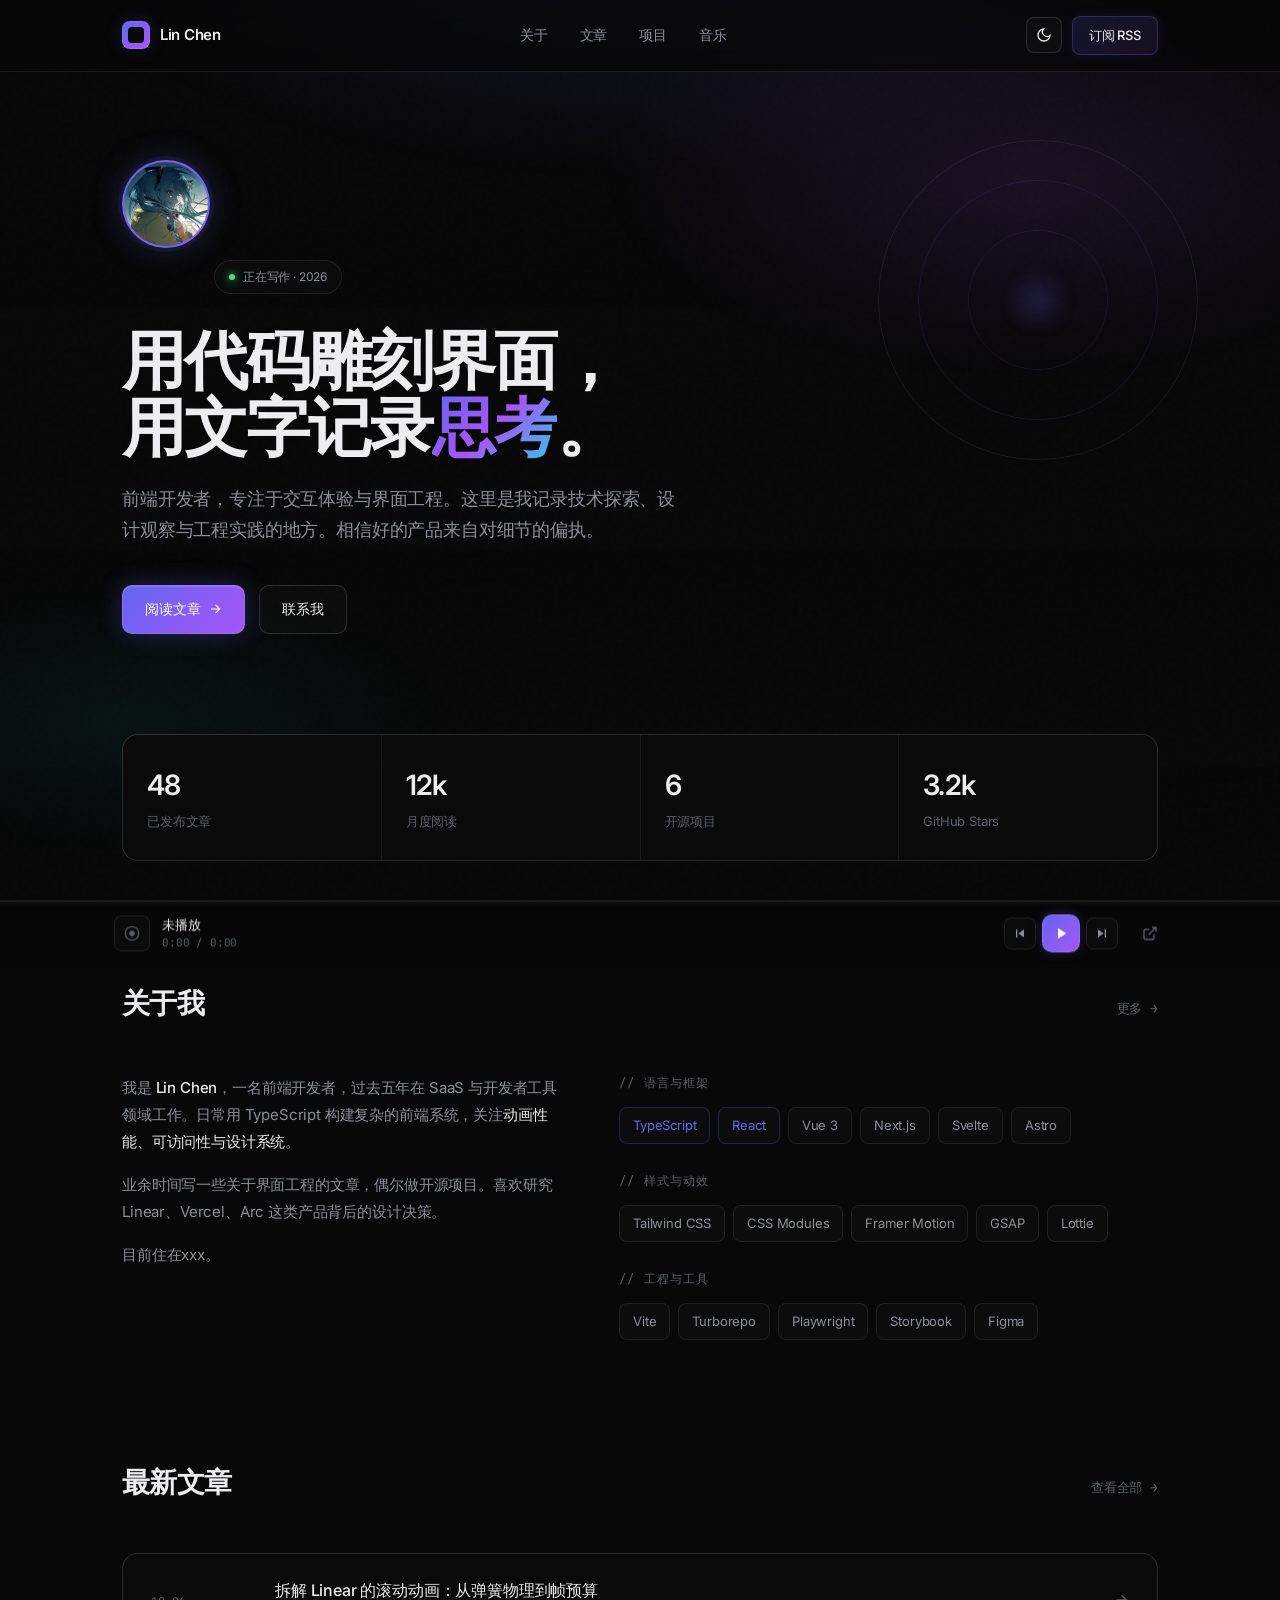
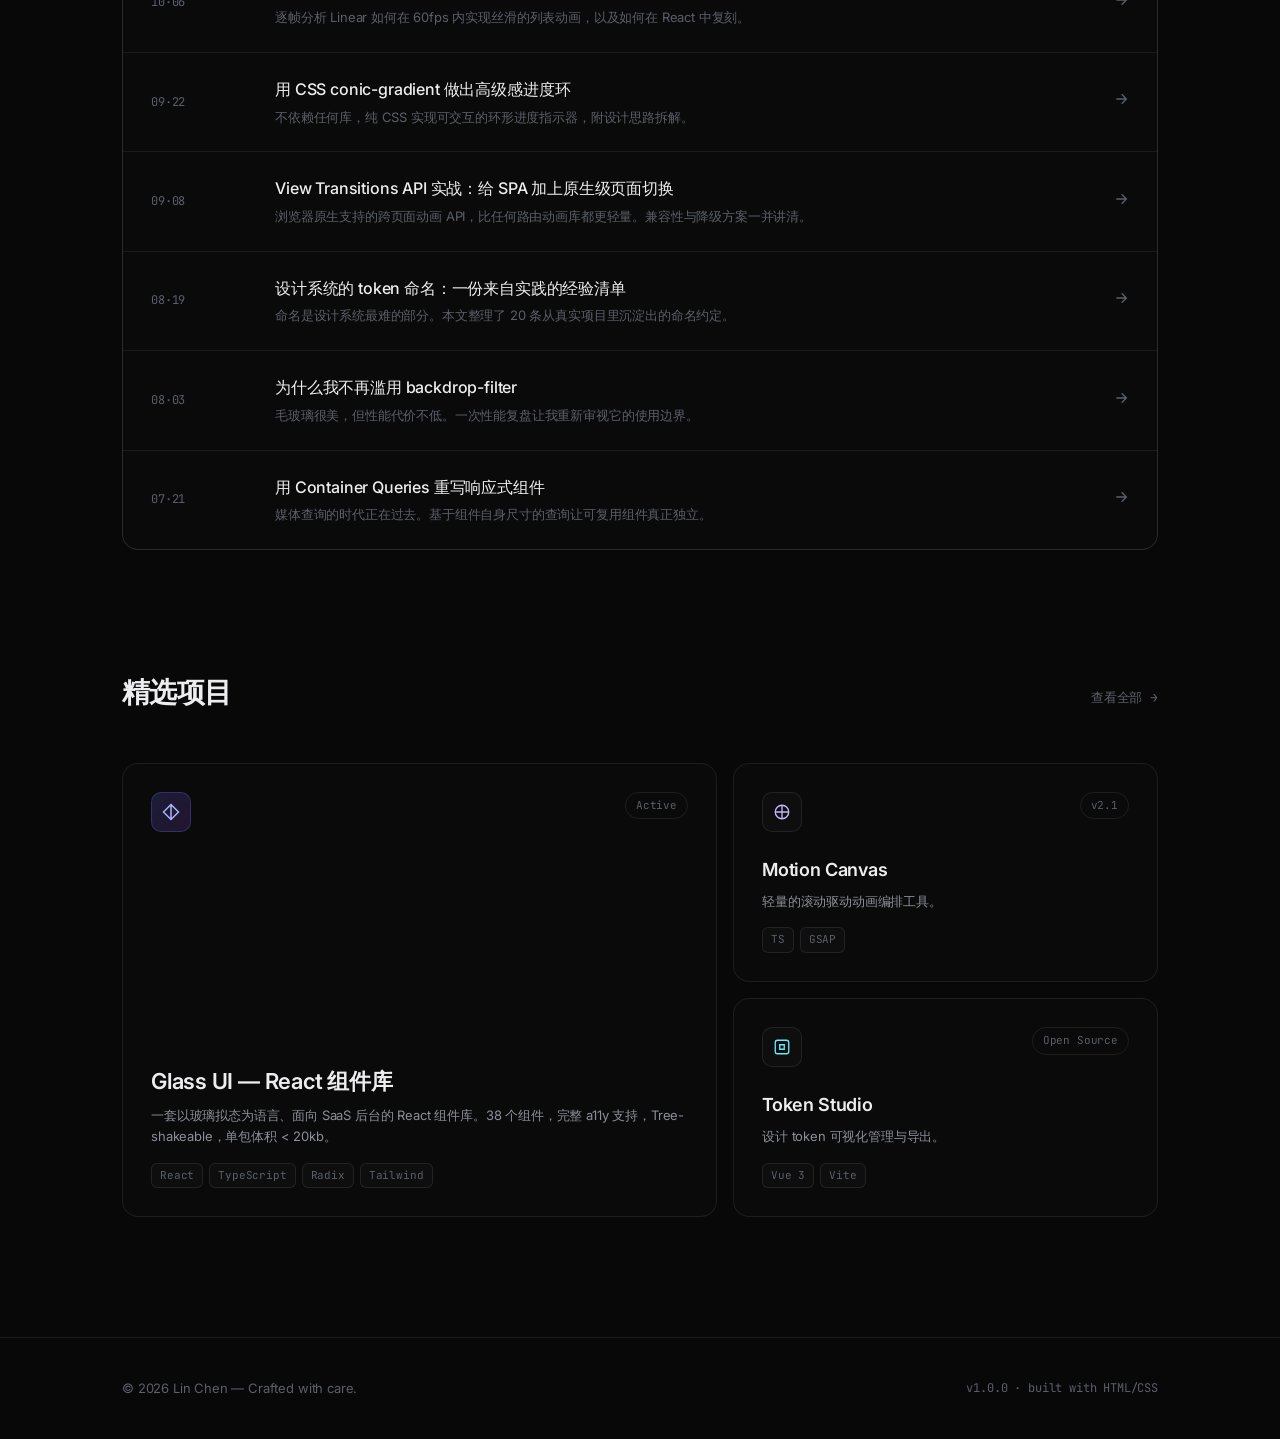
==== index.html @ 70acfac9 "初始提交：个人博客静态站点 首页、关于、文章列表/详情、项目列表/详情、音乐页，以及 style.css 与 player.js；配图位于 img/。" ====
<!DOCTYPE html>
<html lang="zh-CN">
<head>
<meta charset="UTF-8">
<meta name="viewport" content="width=device-width, initial-scale=1.0">
<title>Lin Chen — 前端开发者 / 博客</title>
<link rel="preconnect" href="https://fonts.googleapis.com">
<link rel="preconnect" href="https://fonts.gstatic.com" crossorigin>
<link href="https://fonts.googleapis.com/css2?family=Inter:wght@300;400;500;600;700&family=JetBrains+Mono:wght@400;500&display=swap" rel="stylesheet">
<link rel="stylesheet" href="style.css">
<script>(function(){var t=localStorage.getItem('theme')||'dark';document.documentElement.setAttribute('data-theme',t);})();</script>
</head>
<body>

<div class="bg-scroll">
  <div class="bg-slide" style="background-image:url('img/背景.jpg')"></div>
  <div class="bg-slide" style="background-image:url('img/背景 (1).jpg')"></div>
  <div class="bg-slide" style="background-image:url('img/背景 (2).jpg')"></div>
  <div class="bg-slide" style="background-image:url('img/背景 (3).jpg')"></div>
  <div class="bg-slide" style="background-image:url('img/背景 (4).jpg')"></div>
  <div class="bg-slide" style="background-image:url('img/背景 (5).jpg')"></div>
  <div class="bg-slide" style="background-image:url('img/背景 (6).jpg')"></div>
  <div class="bg-slide" style="background-image:url('img/背景 (7).jpg')"></div>
</div>
<div class="bg-overlay"></div>

<!-- 导航 -->
<nav class="nav">
  <div class="nav-inner">
    <a href="index.html" class="logo">
      <span class="logo-mark"></span>
      <span>Lin Chen</span>
    </a>
    <div class="nav-links">
      <a href="about.html">关于</a>
      <a href="posts.html">文章</a>
      <a href="projects.html">项目</a>
      <a href="music.html">音乐</a>

    </div>
    <div class="nav-right">
      <button class="theme-toggle" onclick="toggleTheme()" aria-label="切换主题">
        <svg class="moon" viewBox="0 0 24 24" fill="none" stroke="currentColor" stroke-width="2" stroke-linecap="round"><path d="M21 12.8A9 9 0 1 1 11.2 3a7 7 0 0 0 9.8 9.8z"/></svg>
        <svg class="sun" viewBox="0 0 24 24" fill="none" stroke="currentColor" stroke-width="2" stroke-linecap="round"><circle cx="12" cy="12" r="4"/><path d="M12 2v2M12 20v2M4.9 4.9l1.4 1.4M17.7 17.7l1.4 1.4M2 12h2M20 12h2M4.9 19.1l1.4-1.4M17.7 6.3l1.4-1.4"/></svg>
      </button>
      <a href="about.html#contact" class="nav-cta">订阅 RSS</a>
    </div>
  </div>
</nav>

<main>

  <!-- Hero -->
  <section class="hero">
    <div class="hero-deco">
      <div class="ring r1"></div>
      <div class="ring r2"></div>
      <div class="ring r3"></div>
      <div class="core"></div>
    </div>

    <img src="img/头像.jpg" alt="Lin Chen" class="avatar lg ring" style="margin-bottom: 32px;">
    <div class="badge">
      <span class="dot"></span>
      <span>正在写作 · 2026</span>
    </div>
    <h1>用代码雕刻界面，<br>用文字记录<span class="accent">思考</span>。</h1>
    <p class="lead">前端开发者，专注于交互体验与界面工程。这里是我记录技术探索、设计观察与工程实践的地方。相信好的产品来自对细节的偏执。</p>
    <div class="hero-actions">
      <a href="posts.html" class="btn-primary">
        阅读文章
        <svg width="14" height="14" viewBox="0 0 24 24" fill="none" stroke="currentColor" stroke-width="2"><path d="M5 12h14M13 5l7 7-7 7"/></svg>
      </a>
      <a href="about.html#contact" class="btn-ghost">联系我</a>
    </div>
  </section>

  <!-- 统计 -->
  <section class="stats reveal">
    <div class="stat"><div class="num">48</div><div class="label">已发布文章</div></div>
    <div class="stat"><div class="num">12k</div><div class="label">月度阅读</div></div>
    <div class="stat"><div class="num">6</div><div class="label">开源项目</div></div>
    <div class="stat"><div class="num">3.2k</div><div class="label">GitHub Stars</div></div>
  </section>

  <!-- 关于 -->
  <section class="about reveal" id="about">
    <div class="section-head">
      <h2>关于我</h2>
      <a href="about.html" class="meta" style="text-decoration:none;transition:color 0.2s;">更多 →</a>
    </div>
    <div class="about-grid">
      <div class="about-text">
        <p>我是 <strong>Lin Chen</strong>，一名前端开发者，过去五年在 SaaS 与开发者工具领域工作。日常用 TypeScript 构建复杂的前端系统，关注<strong>动画性能、可访问性与设计系统</strong>。</p>
        <p>业余时间写一些关于界面工程的文章，偶尔做开源项目。喜欢研究 Linear、Vercel、Arc 这类产品背后的设计决策。</p>
        <p>目前住在xxx。</p>
      </div>
      <div class="skill-groups">
        <div class="skill-group">
          <div class="sg-title">// 语言与框架</div>
          <div class="skill-tags">
            <span class="tag hot">TypeScript</span>
            <span class="tag hot">React</span>
            <span class="tag">Vue 3</span>
            <span class="tag">Next.js</span>
            <span class="tag">Svelte</span>
            <span class="tag">Astro</span>
          </div>
        </div>
        <div class="skill-group">
          <div class="sg-title">// 样式与动效</div>
          <div class="skill-tags">
            <span class="tag">Tailwind CSS</span>
            <span class="tag">CSS Modules</span>
            <span class="tag">Framer Motion</span>
            <span class="tag">GSAP</span>
            <span class="tag">Lottie</span>
          </div>
        </div>
        <div class="skill-group">
          <div class="sg-title">// 工程与工具</div>
          <div class="skill-tags">
            <span class="tag">Vite</span>
            <span class="tag">Turborepo</span>
            <span class="tag">Playwright</span>
            <span class="tag">Storybook</span>
            <span class="tag">Figma</span>
          </div>
        </div>
      </div>
    </div>
  </section>

  <!-- 文章 -->
  <section class="posts reveal" id="posts">
    <div class="section-head">
      <h2>最新文章</h2>
      <a href="posts.html" class="meta" style="text-decoration:none;transition:color 0.2s;">查看全部 →</a>
    </div>
    <div class="post-list">
      <a href="post.html" class="post">
        <span class="date">10·06</span>
        <div class="body">
          <div class="title">拆解 Linear 的滚动动画：从弹簧物理到帧预算</div>
          <div class="desc">逐帧分析 Linear 如何在 60fps 内实现丝滑的列表动画，以及如何在 React 中复刻。</div>
        </div>
        <span class="arrow"><svg width="16" height="16" viewBox="0 0 24 24" fill="none" stroke="currentColor" stroke-width="2"><path d="M5 12h14M13 5l7 7-7 7"/></svg></span>
      </a>
      <a href="post.html" class="post">
        <span class="date">09·22</span>
        <div class="body">
          <div class="title">用 CSS conic-gradient 做出高级感进度环</div>
          <div class="desc">不依赖任何库，纯 CSS 实现可交互的环形进度指示器，附设计思路拆解。</div>
        </div>
        <span class="arrow"><svg width="16" height="16" viewBox="0 0 24 24" fill="none" stroke="currentColor" stroke-width="2"><path d="M5 12h14M13 5l7 7-7 7"/></svg></span>
      </a>
      <a href="post.html" class="post">
        <span class="date">09·08</span>
        <div class="body">
          <div class="title">View Transitions API 实战：给 SPA 加上原生级页面切换</div>
          <div class="desc">浏览器原生支持的跨页面动画 API，比任何路由动画库都更轻量。兼容性与降级方案一并讲清。</div>
        </div>
        <span class="arrow"><svg width="16" height="16" viewBox="0 0 24 24" fill="none" stroke="currentColor" stroke-width="2"><path d="M5 12h14M13 5l7 7-7 7"/></svg></span>
      </a>
      <a href="post.html" class="post">
        <span class="date">08·19</span>
        <div class="body">
          <div class="title">设计系统的 token 命名：一份来自实践的经验清单</div>
          <div class="desc">命名是设计系统最难的部分。本文整理了 20 条从真实项目里沉淀出的命名约定。</div>
        </div>
        <span class="arrow"><svg width="16" height="16" viewBox="0 0 24 24" fill="none" stroke="currentColor" stroke-width="2"><path d="M5 12h14M13 5l7 7-7 7"/></svg></span>
      </a>
      <a href="post.html" class="post">
        <span class="date">08·03</span>
        <div class="body">
          <div class="title">为什么我不再滥用 backdrop-filter</div>
          <div class="desc">毛玻璃很美，但性能代价不低。一次性能复盘让我重新审视它的使用边界。</div>
        </div>
        <span class="arrow"><svg width="16" height="16" viewBox="0 0 24 24" fill="none" stroke="currentColor" stroke-width="2"><path d="M5 12h14M13 5l7 7-7 7"/></svg></span>
      </a>
      <a href="post.html" class="post">
        <span class="date">07·21</span>
        <div class="body">
          <div class="title">用 Container Queries 重写响应式组件</div>
          <div class="desc">媒体查询的时代正在过去。基于组件自身尺寸的查询让可复用组件真正独立。</div>
        </div>
        <span class="arrow"><svg width="16" height="16" viewBox="0 0 24 24" fill="none" stroke="currentColor" stroke-width="2"><path d="M5 12h14M13 5l7 7-7 7"/></svg></span>
      </a>
    </div>
  </section>

  <!-- 项目 -->
  <section class="projects reveal" id="projects">
    <div class="section-head">
      <h2>精选项目</h2>
      <a href="projects.html" class="meta" style="text-decoration:none;transition:color 0.2s;">查看全部 →</a>
    </div>
    <div class="project-grid">
      <a href="project.html" class="project-card featured">
        <div class="pc-glow" style="background: radial-gradient(ellipse 70% 60% at 30% 20%, rgba(99,102,241,0.18), transparent 60%);"></div>
        <div class="pc-top">
          <div class="pc-icon" style="background: linear-gradient(135deg, rgba(99,102,241,0.2), rgba(168,85,247,0.15)); border-color: rgba(99,102,241,0.3);">
            <svg width="20" height="20" viewBox="0 0 24 24" fill="none" stroke="#A5B4FC" stroke-width="1.8"><path d="M3 12l9-9 9 9-9 9-9-9zM12 3v18"/></svg>
          </div>
          <span class="pc-status">Active</span>
        </div>
        <div class="pc-bottom">
          <div class="pc-title">Glass UI — React 组件库</div>
          <div class="pc-desc">一套以玻璃拟态为语言、面向 SaaS 后台的 React 组件库。38 个组件，完整 a11y 支持，Tree-shakeable，单包体积 < 20kb。</div>
          <div class="pc-stack"><span>React</span><span>TypeScript</span><span>Radix</span><span>Tailwind</span></div>
        </div>
      </a>

      <a href="project.html" class="project-card">
        <div class="pc-glow" style="background: radial-gradient(ellipse 70% 60% at 70% 30%, rgba(168,85,247,0.16), transparent 60%);"></div>
        <div class="pc-top">
          <div class="pc-icon"><svg width="18" height="18" viewBox="0 0 24 24" fill="none" stroke="#C4B5FD" stroke-width="1.8"><circle cx="12" cy="12" r="9"/><path d="M12 3v18M3 12h18"/></svg></div>
          <span class="pc-status">v2.1</span>
        </div>
        <div class="pc-bottom">
          <div class="pc-title">Motion Canvas</div>
          <div class="pc-desc">轻量的滚动驱动动画编排工具。</div>
          <div class="pc-stack"><span>TS</span><span>GSAP</span></div>
        </div>
      </a>

      <a href="project.html" class="project-card">
        <div class="pc-glow" style="background: radial-gradient(ellipse 70% 60% at 30% 70%, rgba(34,211,238,0.14), transparent 60%);"></div>
        <div class="pc-top">
          <div class="pc-icon"><svg width="18" height="18" viewBox="0 0 24 24" fill="none" stroke="#67E8F9" stroke-width="1.8"><rect x="3" y="3" width="18" height="18" rx="3"/><path d="M9 9h6v6H9z"/></svg></div>
          <span class="pc-status">Open Source</span>
        </div>
        <div class="pc-bottom">
          <div class="pc-title">Token Studio</div>
          <div class="pc-desc">设计 token 可视化管理与导出。</div>
          <div class="pc-stack"><span>Vue 3</span><span>Vite</span></div>
        </div>
      </a>
    </div>
  </section>


</main>

<footer>
  <div class="footer-inner">
    <span>© 2026 Lin Chen — Crafted with care.</span>
    <span class="mono">v1.0.0 · built with HTML/CSS</span>
  </div>
</footer>

<script src="player.js"></script>
<script>
  // 背景动画跨页面延续
  (function() {
    var D = 48000, slides = document.querySelectorAll('.bg-slide');
    if (!slides.length) return;
    var start = parseFloat(localStorage.getItem('bgAnimStart'));
    var now = Date.now();
    if (!start || isNaN(start)) { start = now; localStorage.setItem('bgAnimStart', String(start)); }
    var off = ((now - start) % D) / 1000;
    var base = [0, -6, -12, -18, -24, -30, -36, -42];
    slides.forEach(function(s, i) { s.style.animationDelay = (base[i] - off) + 's'; });
  })();

  // 滚动渐入
  const io = new IntersectionObserver((entries) => {
    entries.forEach(e => {
      if (e.isIntersecting) {
        e.target.classList.add('in');
        io.unobserve(e.target);
      }
    });
  }, { threshold: 0.12, rootMargin: '0px 0px -60px 0px' });

  document.querySelectorAll('.reveal').forEach(el => io.observe(el));

  // 导航高亮
  const sections = document.querySelectorAll('section[id]');
  const navItems = document.querySelectorAll('.nav-links a');
  const navObserver = new IntersectionObserver((entries) => {
    entries.forEach(e => {
      if (e.isIntersecting) {
        const id = e.target.id;
        navItems.forEach(a => {
          a.classList.toggle('active', a.getAttribute('href') === '#' + id);
        });
      }
    });
  }, { rootMargin: '-40% 0px -55% 0px' });
  sections.forEach(s => navObserver.observe(s));

  // 导航栏滚动加深（仅在越过阈值时切换 class）
  let down = false;
  window.addEventListener('scroll', () => {
    const next = window.scrollY > 20;
    if (next !== down) {
      down = next;
      document.body.classList.toggle('scrolled', down);
    }
  }, { passive: true });

  // 主题切换
  function toggleTheme() {
    const cur = document.documentElement.getAttribute('data-theme');
    const next = cur === 'light' ? 'dark' : 'light';
    document.documentElement.setAttribute('data-theme', next);
    localStorage.setItem('theme', next);
  }
</script>

</body>
</html>
---- style.css ----
*, *::before, *::after { margin: 0; padding: 0; box-sizing: border-box; }

:root {
  --bg: #080808;
  --bg-soft: #0A0A0A;
  --surface: rgba(255, 255, 255, 0.02);
  --border: rgba(255, 255, 255, 0.08);
  --border-strong: rgba(255, 255, 255, 0.14);
  --text: #EDEDEF;
  --text-muted: #8A8F98;
  --text-dim: #5A5F68;
  --indigo: #6366F1;
  --purple: #A855F7;
  --cyan: #22D3EE;
  --glow-indigo: rgba(99, 102, 241, 0.15);
  --glow-purple: rgba(168, 85, 247, 0.12);
  --glow-cyan: rgba(34, 211, 238, 0.06);
  --nav-bg: rgba(8, 8, 8, 0.72);
  --nav-bg-scrolled: rgba(8, 8, 8, 0.85);
  --overlay-top: rgba(8, 8, 8, 0.5);
  --overlay-mid: rgba(8, 8, 8, 0.32);
  --overlay-bot: rgba(8, 8, 8, 0.58);
  --hover-bg: #0C0C0C;
  --shimmer: rgba(255, 255, 255, 0.03);
  --bg-slide-opacity: 0.4;
  --bg-slide-static: 0.35;
  --noise-opacity: 0.04;
  --code-bg: #050506;
  --code-text: #C9D1D9;
  --code-kw: #FF7B72;
  --code-fn: #D2A8FF;
  --code-str: #A5D6FF;
  --code-num: #79C0FF;
  --code-com: #6E7681;
  --code-var: #FFA657;
  --theme-icon: #EDEDEF;
}

[data-theme="light"] {
  --bg: #F6F6F7;
  --bg-soft: #FFFFFF;
  --surface: rgba(0, 0, 0, 0.025);
  --border: rgba(0, 0, 0, 0.08);
  --border-strong: rgba(0, 0, 0, 0.12);
  --text: #18181B;
  --text-muted: #52525B;
  --text-dim: #A1A1AA;
  --glow-indigo: rgba(99, 102, 241, 0.08);
  --glow-purple: rgba(168, 85, 247, 0.06);
  --glow-cyan: rgba(34, 211, 238, 0.04);
  --nav-bg: rgba(246, 246, 247, 0.75);
  --nav-bg-scrolled: rgba(246, 246, 247, 0.9);
  --overlay-top: rgba(246, 246, 247, 0.32);
  --overlay-mid: rgba(246, 246, 247, 0.15);
  --overlay-bot: rgba(246, 246, 247, 0.38);
  --hover-bg: #ECECEE;
  --shimmer: rgba(0, 0, 0, 0.04);
  --bg-slide-opacity: 0.48;
  --bg-slide-static: 0.4;
  --noise-opacity: 0.025;
  --code-bg: #F0F0F1;
  --code-text: #1F2328;
  --code-kw: #CF222E;
  --code-fn: #8250DF;
  --code-str: #0A3069;
  --code-num: #0550AE;
  --code-com: #6E7781;
  --code-var: #953800;
  --theme-icon: #18181B;
}

html { scroll-behavior: smooth; }

body {
  font-family: 'Inter', -apple-system, BlinkMacSystemFont, sans-serif;
  background: var(--bg);
  color: var(--text);
  line-height: 1.6;
  letter-spacing: -0.01em;
  -webkit-font-smoothing: antialiased;
  overflow-x: hidden;
  position: relative;
}

body::before {
  content: '';
  position: fixed;
  inset: 0;
  background:
    radial-gradient(ellipse 80% 50% at 50% -10%, var(--glow-indigo), transparent 60%),
    radial-gradient(ellipse 60% 40% at 80% 20%, var(--glow-purple), transparent 55%),
    radial-gradient(ellipse 50% 30% at 10% 80%, var(--glow-cyan), transparent 50%);
  pointer-events: none;
  z-index: 2;
}

body::after {
  content: '';
  position: fixed;
  inset: 0;
  background-image: url("data:image/svg+xml,%3Csvg viewBox='0 0 200 200' xmlns='http://www.w3.org/2000/svg'%3E%3Cfilter id='n'%3E%3CfeTurbulence type='fractalNoise' baseFrequency='0.9' numOctaves='3'/%3E%3C/filter%3E%3Crect width='100%25' height='100%25' filter='url(%23n)' opacity='0.4'/%3E%3C/svg%3E");
  opacity: var(--noise-opacity);
  pointer-events: none;
  z-index: 3;
}

/* ============ 自滚动背景轮播 ============ */
.bg-scroll {
  position: fixed;
  inset: 0;
  z-index: 0;
  overflow: hidden;
  pointer-events: none;
  contain: strict;
}
.bg-slide {
  position: absolute;
  inset: -6%;
  background-size: cover;
  background-position: center;
  opacity: 0;
  transform: scale(1.1);
  will-change: opacity;
  animation: bgFade 48s linear infinite;
}
.bg-slide:nth-child(1) { animation-delay: 0s; }
.bg-slide:nth-child(2) { animation-delay: -6s; }
.bg-slide:nth-child(3) { animation-delay: -12s; }
.bg-slide:nth-child(4) { animation-delay: -18s; }
.bg-slide:nth-child(5) { animation-delay: -24s; }
.bg-slide:nth-child(6) { animation-delay: -30s; }
.bg-slide:nth-child(7) { animation-delay: -36s; }
.bg-slide:nth-child(8) { animation-delay: -42s; }

@keyframes bgFade {
  0%   { opacity: 0; }
  10%  { opacity: var(--bg-slide-opacity); }
  15%  { opacity: var(--bg-slide-opacity); }
  25%  { opacity: 0; }
  100% { opacity: 0; }
}

/* 暗色遮罩，保证内容可读 */
.bg-overlay {
  position: fixed;
  inset: 0;
  z-index: 1;
  pointer-events: none;
  background:
    linear-gradient(180deg, var(--overlay-top) 0%, var(--overlay-mid) 50%, var(--overlay-bot) 100%);
}

/* ============ 头像 ============ */
.avatar {
  border-radius: 50%;
  object-fit: cover;
  border: 1px solid var(--border-strong);
  box-shadow: 0 0 24px var(--glow-indigo), inset 0 0 0 2px rgba(255,255,255,0.06);
  background: linear-gradient(135deg, var(--indigo), var(--purple));
}
.avatar.lg { width: 88px; height: 88px; }
.avatar.md { width: 56px; height: 56px; }
.avatar.sm { width: 44px; height: 44px; }
.avatar.ring {
  border: 2px solid rgba(99,102,241,0.4);
  box-shadow: 0 0 32px rgba(99,102,241,0.25), 0 0 0 4px rgba(99,102,241,0.08);
}

.mono { font-family: 'JetBrains Mono', monospace; }

/* ============ 导航栏 ============ */
.nav {
  position: fixed;
  top: 0; left: 0; right: 0;
  z-index: 100;
  backdrop-filter: blur(12px);
  -webkit-backdrop-filter: blur(12px);
  background: var(--nav-bg);
  border-bottom: 1px solid var(--border);
  transition: background 0.3s ease;
  will-change: transform;
}
body.scrolled .nav { background: var(--nav-bg-scrolled); }

.nav-inner {
  max-width: 1100px;
  margin: 0 auto;
  padding: 16px 32px;
  display: flex;
  align-items: center;
  justify-content: space-between;
}

.logo {
  display: flex;
  align-items: center;
  gap: 10px;
  font-weight: 600;
  font-size: 15px;
  letter-spacing: -0.02em;
  text-decoration: none;
  color: var(--text);
}

.logo-mark {
  width: 28px; height: 28px;
  border-radius: 8px;
  background: linear-gradient(135deg, var(--indigo), var(--purple));
  position: relative;
  box-shadow: 0 0 20px var(--glow-indigo), inset 0 0 0 1px rgba(255,255,255,0.1);
}
.logo-mark::after {
  content: '';
  position: absolute;
  inset: 6px;
  border-radius: 4px;
  background: var(--bg);
}

.nav-links {
  display: flex;
  gap: 32px;
  align-items: center;
}

.nav-links a {
  color: var(--text-muted);
  text-decoration: none;
  font-size: 14px;
  font-weight: 400;
  transition: color 0.2s ease;
  position: relative;
}
.nav-links a:hover { color: var(--text); }
.nav-links a.active { color: var(--text); }

.nav-cta {
  padding: 8px 16px;
  border-radius: 8px;
  background: linear-gradient(135deg, rgba(99,102,241,0.15), rgba(168,85,247,0.1));
  border: 1px solid rgba(99, 102, 241, 0.3);
  color: var(--text);
  font-size: 13px;
  font-weight: 500;
  text-decoration: none;
  transition: all 0.25s ease;
  box-shadow: 0 0 12px rgba(99, 102, 241, 0.1);
}
.nav-cta:hover {
  border-color: rgba(99, 102, 241, 0.5);
  box-shadow: 0 0 24px rgba(99, 102, 241, 0.25);
  transform: translateY(-1px);
}

/* 主题切换按钮 */
.theme-toggle {
  display: inline-flex;
  align-items: center;
  justify-content: center;
  width: 36px; height: 36px;
  border-radius: 8px;
  background: var(--surface);
  border: 1px solid var(--border-strong);
  cursor: pointer;
  color: var(--text);
  transition: all 0.25s ease;
  flex-shrink: 0;
}
.theme-toggle:hover {
  background: var(--hover-bg);
  border-color: var(--border-strong);
}
.theme-toggle svg { width: 16px; height: 16px; }
.theme-toggle .sun { display: none; }
.theme-toggle .moon { display: block; }
[data-theme="light"] .theme-toggle .sun { display: block; }
[data-theme="light"] .theme-toggle .moon { display: none; }

.nav-right {
  display: flex;
  align-items: center;
  gap: 10px;
}

/* ============ 主容器 ============ */
main {
  position: relative;
  z-index: 4;
  max-width: 1100px;
  margin: 0 auto;
  padding: 0 32px;
}

/* ============ Hero ============ */
.hero {
  padding: 160px 0 100px;
  position: relative;
}

.badge {
  display: inline-flex;
  align-items: center;
  gap: 8px;
  padding: 6px 14px;
  border-radius: 100px;
  background: var(--surface);
  border: 1px solid var(--border);
  font-size: 12px;
  color: var(--text-muted);
  margin-bottom: 32px;
  backdrop-filter: blur(10px);
}
.badge .dot {
  width: 6px; height: 6px;
  border-radius: 50%;
  background: #4ADE80;
  box-shadow: 0 0 8px #4ADE80;
  animation: breathe 2.5s ease-in-out infinite;
}

@keyframes breathe {
  0%, 100% { opacity: 1; transform: scale(1); }
  50% { opacity: 0.6; transform: scale(0.85); }
}

.hero h1 {
  font-size: clamp(40px, 6vw, 64px);
  font-weight: 600;
  letter-spacing: -0.03em;
  line-height: 1.05;
  margin-bottom: 24px;
}
.hero h1 .accent {
  background: linear-gradient(135deg, var(--indigo), var(--purple), var(--cyan));
  -webkit-background-clip: text;
  background-clip: text;
  -webkit-text-fill-color: transparent;
  position: relative;
}

.hero p.lead {
  font-size: 18px;
  color: var(--text-muted);
  max-width: 560px;
  line-height: 1.7;
  margin-bottom: 40px;
}

.hero-actions {
  display: flex;
  gap: 14px;
  align-items: center;
}

.btn-primary {
  display: inline-flex;
  align-items: center;
  gap: 8px;
  padding: 12px 22px;
  border-radius: 10px;
  background: linear-gradient(135deg, var(--indigo), var(--purple));
  color: white;
  font-size: 14px;
  font-weight: 500;
  text-decoration: none;
  border: 1px solid rgba(255,255,255,0.1);
  box-shadow: 0 0 24px rgba(99, 102, 241, 0.3), inset 0 1px 0 rgba(255,255,255,0.15);
  transition: all 0.25s ease;
}
.btn-primary:hover {
  box-shadow: 0 0 36px rgba(99, 102, 241, 0.45), inset 0 1px 0 rgba(255,255,255,0.2);
  transform: translateY(-2px);
}

.btn-ghost {
  display: inline-flex;
  align-items: center;
  gap: 8px;
  padding: 12px 22px;
  border-radius: 10px;
  background: var(--surface);
  color: var(--text);
  font-size: 14px;
  font-weight: 500;
  text-decoration: none;
  border: 1px solid var(--border-strong);
  transition: all 0.25s ease;
}
.btn-ghost:hover {
  background: rgba(255,255,255,0.04);
  border-color: rgba(255,255,255,0.2);
}

/* Hero 装饰图形 */
.hero-deco {
  position: absolute;
  right: -40px;
  top: 140px;
  width: 320px;
  height: 320px;
  pointer-events: none;
  opacity: 0.9;
}
.hero-deco .ring {
  position: absolute;
  border-radius: 50%;
  border: 1px solid var(--border);
}
.hero-deco .r1 { inset: 0; animation: spin 30s linear infinite; }
.hero-deco .r2 { inset: 40px; border-color: rgba(99,102,241,0.15); animation: spin 24s linear infinite reverse; }
.hero-deco .r3 { inset: 90px; border-color: rgba(168,85,247,0.12); animation: spin 18s linear infinite; }
.hero-deco .core {
  position: absolute;
  inset: 130px;
  border-radius: 50%;
  background: radial-gradient(circle, rgba(99,102,241,0.3), transparent 70%);
  filter: blur(10px);
  animation: pulse 4s ease-in-out infinite;
}

@keyframes spin { to { transform: rotate(360deg); } }
@keyframes pulse {
  0%, 100% { opacity: 0.6; transform: scale(1); }
  50% { opacity: 1; transform: scale(1.15); }
}

/* ============ 统计条 ============ */
.stats {
  display: grid;
  grid-template-columns: repeat(4, 1fr);
  gap: 1px;
  background: var(--border);
  border: 1px solid var(--border);
  border-radius: 16px;
  overflow: hidden;
  margin-bottom: 120px;
  backdrop-filter: blur(10px);
}
.stat {
  background: var(--bg-soft);
  padding: 28px 24px;
  position: relative;
}
.stat .num {
  font-size: 28px;
  font-weight: 600;
  letter-spacing: -0.03em;
  margin-bottom: 4px;
}
.stat .label {
  font-size: 13px;
  color: var(--text-dim);
}

/* ============ 区块标题 ============ */
.section-head {
  display: flex;
  align-items: baseline;
  justify-content: space-between;
  margin-bottom: 48px;
}
.section-head h2 {
  font-size: 28px;
  font-weight: 600;
  letter-spacing: -0.02em;
}
.section-head .meta {
  font-size: 13px;
  color: var(--text-dim);
  font-family: 'JetBrains Mono', monospace;
}

/* ============ 关于 / 技能 ============ */
.about { margin-bottom: 120px; }
.about-grid {
  display: grid;
  grid-template-columns: 1fr 1.2fr;
  gap: 48px;
  align-items: start;
}
.about-text p {
  color: var(--text-muted);
  font-size: 15px;
  line-height: 1.8;
  margin-bottom: 16px;
}
.about-text p strong { color: var(--text); font-weight: 500; }

.skill-groups { display: flex; flex-direction: column; gap: 28px; }
.skill-group .sg-title {
  font-size: 12px;
  color: var(--text-dim);
  text-transform: uppercase;
  letter-spacing: 0.1em;
  margin-bottom: 14px;
  font-family: 'JetBrains Mono', monospace;
}
.skill-tags { display: flex; flex-wrap: wrap; gap: 8px; }
.tag {
  padding: 7px 13px;
  border-radius: 8px;
  background: var(--surface);
  border: 1px solid var(--border);
  font-size: 13px;
  color: var(--text-muted);
  transition: all 0.2s ease;
  cursor: default;
}
.tag:hover {
  color: var(--text);
  border-color: var(--border-strong);
  background: rgba(255,255,255,0.04);
}
.tag.hot { color: var(--indigo); border-color: rgba(99,102,241,0.25); }

/* ============ 文章列表 ============ */
.posts { margin-bottom: 120px; }

.post-list {
  display: flex;
  flex-direction: column;
  gap: 1px;
  background: var(--border);
  border: 1px solid var(--border);
  border-radius: 16px;
  overflow: hidden;
}

.post {
  display: grid;
  grid-template-columns: 100px 1fr auto;
  gap: 24px;
  align-items: center;
  padding: 24px 28px;
  background: var(--bg-soft);
  text-decoration: none;
  color: inherit;
  position: relative;
  transition: background 0.25s ease;
  overflow: hidden;
}

.post::before {
  content: '';
  position: absolute;
  top: 0; left: -100%;
  width: 100%; height: 100%;
  background: linear-gradient(90deg, transparent, var(--shimmer), transparent);
  transition: left 0.6s ease;
}
.post:hover::before { left: 100%; }
.post:hover { background: var(--hover-bg); }

.post .date {
  font-size: 12px;
  color: var(--text-dim);
  font-family: 'JetBrains Mono', monospace;
}
.post .body .title {
  font-size: 16px;
  font-weight: 500;
  color: var(--text);
  margin-bottom: 4px;
  transition: color 0.2s ease;
}
.post:hover .body .title { color: var(--indigo); }
.post .body .desc {
  font-size: 13px;
  color: var(--text-dim);
}
.post .arrow {
  color: var(--text-dim);
  transition: transform 0.25s ease, color 0.25s ease;
}
.post:hover .arrow {
  color: var(--text);
  transform: translateX(4px);
}

/* ============ 精选项目 ============ */
.projects { margin-bottom: 120px; }

.project-grid {
  display: grid;
  grid-template-columns: 1.4fr 1fr;
  grid-template-rows: 1fr 1fr;
  gap: 16px;
}

.project-card {
  border-radius: 16px;
  border: 1px solid var(--border);
  background: var(--bg-soft);
  padding: 28px;
  position: relative;
  overflow: hidden;
  text-decoration: none;
  color: inherit;
  transition: all 0.3s ease;
  display: flex;
  flex-direction: column;
  justify-content: space-between;
  min-height: 200px;
}

.project-card:hover {
  border-color: var(--border-strong);
  transform: translateY(-3px);
  box-shadow: 0 12px 40px rgba(0,0,0,0.4);
}

.project-card.featured {
  grid-row: span 2;
  min-height: 416px;
}

.pc-glow {
  position: absolute;
  inset: 0;
  opacity: 0;
  transition: opacity 0.4s ease;
  pointer-events: none;
}
.project-card:hover .pc-glow { opacity: 1; }

.pc-top {
  display: flex;
  justify-content: space-between;
  align-items: start;
  margin-bottom: auto;
}
.pc-icon {
  width: 40px; height: 40px;
  border-radius: 10px;
  background: var(--surface);
  border: 1px solid var(--border);
  display: flex;
  align-items: center;
  justify-content: center;
  font-size: 18px;
}
.pc-status {
  font-size: 11px;
  color: var(--text-dim);
  padding: 4px 10px;
  border-radius: 100px;
  border: 1px solid var(--border);
  font-family: 'JetBrains Mono', monospace;
}

.pc-bottom { margin-top: 24px; }
.pc-title {
  font-size: 18px;
  font-weight: 600;
  margin-bottom: 6px;
  letter-spacing: -0.01em;
}
.project-card.featured .pc-title { font-size: 22px; }
.pc-desc {
  font-size: 13px;
  color: var(--text-muted);
  line-height: 1.6;
  margin-bottom: 16px;
}
.pc-stack {
  display: flex;
  gap: 6px;
  flex-wrap: wrap;
}
.pc-stack span {
  font-size: 11px;
  color: var(--text-dim);
  font-family: 'JetBrains Mono', monospace;
  padding: 3px 8px;
  border-radius: 6px;
  background: var(--surface);
  border: 1px solid var(--border);
}

/* ============ 联系 ============ */
.contact {
  margin-bottom: 80px;
  border: 1px solid var(--border);
  border-radius: 20px;
  padding: 56px 48px;
  position: relative;
  overflow: hidden;
  background:
    radial-gradient(ellipse 60% 80% at 50% 0%, rgba(99,102,241,0.08), transparent 70%),
    var(--bg-soft);
}
.contact::before {
  content: '';
  position: absolute;
  inset: 0;
  border-radius: 20px;
  padding: 1px;
  background: linear-gradient(135deg, rgba(99,102,241,0.3), transparent 40%, transparent 60%, rgba(168,85,247,0.2));
  -webkit-mask: linear-gradient(#fff 0 0) content-box, linear-gradient(#fff 0 0);
  -webkit-mask-composite: xor;
  mask-composite: exclude;
  pointer-events: none;
}
.contact h2 {
  font-size: 32px;
  font-weight: 600;
  letter-spacing: -0.02em;
  margin-bottom: 12px;
}
.contact p {
  color: var(--text-muted);
  margin-bottom: 32px;
  max-width: 480px;
}
.socials {
  display: flex;
  gap: 12px;
  flex-wrap: wrap;
}
.social {
  display: inline-flex;
  align-items: center;
  gap: 10px;
  padding: 12px 20px;
  border-radius: 12px;
  background: var(--surface);
  border: 1px solid var(--border-strong);
  color: var(--text);
  font-size: 14px;
  text-decoration: none;
  transition: all 0.25s ease;
  backdrop-filter: blur(10px);
}
.social:hover {
  background: rgba(255,255,255,0.05);
  border-color: rgba(255,255,255,0.2);
  transform: translateY(-2px);
}
.social .ic { width: 16px; height: 16px; opacity: 0.8; }

/* ============ 页脚 ============ */
footer {
  border-top: 1px solid var(--border);
  padding: 40px 0;
  margin-top: 40px;
  position: relative;
  z-index: 4;
}
.footer-inner {
  max-width: 1100px;
  margin: 0 auto;
  padding: 0 32px;
  display: flex;
  justify-content: space-between;
  align-items: center;
  font-size: 13px;
  color: var(--text-dim);
}
.footer-inner .mono { font-size: 12px; }

/* ============ 滚动渐入 ============ */
.reveal {
  opacity: 0;
  transform: translateY(20px);
  transition: opacity 0.7s cubic-bezier(0.16, 1, 0.3, 1), transform 0.7s cubic-bezier(0.16, 1, 0.3, 1);
}
.reveal.in { opacity: 1; transform: translateY(0); }

/* ============ 子页面：页头 ============ */
.page-head {
  padding: 140px 0 60px;
  position: relative;
}
.page-head .crumb {
  display: inline-flex;
  align-items: center;
  gap: 8px;
  font-size: 13px;
  color: var(--text-dim);
  margin-bottom: 24px;
  font-family: 'JetBrains Mono', monospace;
}
.page-head .crumb a { color: var(--text-muted); text-decoration: none; transition: color 0.2s; }
.page-head .crumb a:hover { color: var(--text); }
.page-head h1 {
  font-size: clamp(36px, 5vw, 52px);
  font-weight: 600;
  letter-spacing: -0.03em;
  line-height: 1.1;
  margin-bottom: 16px;
}
.page-head .sub {
  font-size: 17px;
  color: var(--text-muted);
  max-width: 560px;
  line-height: 1.7;
}

/* ============ 文章详情排版 ============ */
.article {
  max-width: 720px;
  margin: 0 auto;
  padding: 40px 0 100px;
}
.article-meta {
  display: flex;
  align-items: center;
  gap: 16px;
  margin-bottom: 40px;
  padding-bottom: 32px;
  border-bottom: 1px solid var(--border);
}
.article-meta .av {
  width: 44px; height: 44px;
  border-radius: 50%;
  background: linear-gradient(135deg, var(--indigo), var(--purple));
  display: flex; align-items: center; justify-content: center;
  font-weight: 600; font-size: 16px; color: white;
  box-shadow: 0 0 16px var(--glow-indigo);
}
.article-meta .who { font-size: 14px; font-weight: 500; }
.article-meta .when { font-size: 12px; color: var(--text-dim); font-family: 'JetBrains Mono', monospace; }
.article-meta .tags { margin-left: auto; display: flex; gap: 6px; }

.article h2 {
  font-size: 26px;
  font-weight: 600;
  letter-spacing: -0.02em;
  margin: 48px 0 16px;
  line-height: 1.3;
}
.article h3 {
  font-size: 19px;
  font-weight: 600;
  margin: 36px 0 12px;
  color: var(--text);
}
.article p {
  font-size: 16px;
  color: var(--text-muted);
  line-height: 1.85;
  margin-bottom: 20px;
}
.article p strong { color: var(--text); font-weight: 500; }
.article p a { color: var(--indigo); text-decoration: none; border-bottom: 1px solid rgba(99,102,241,0.3); }
.article p a:hover { border-color: var(--indigo); }

.article ul, .article ol {
  margin: 0 0 24px 4px;
  color: var(--text-muted);
  font-size: 16px;
  line-height: 1.85;
}
.article li { margin-bottom: 10px; padding-left: 4px; }
.article li strong { color: var(--text); font-weight: 500; }

/* 代码块 */
.article .code {
  margin: 28px 0;
  border-radius: 12px;
  border: 1px solid var(--border);
  background: var(--code-bg);
  overflow: hidden;
}
.article .code-head {
  display: flex;
  align-items: center;
  justify-content: space-between;
  padding: 10px 16px;
  border-bottom: 1px solid var(--border);
  font-size: 12px;
  color: var(--text-dim);
  font-family: 'JetBrains Mono', monospace;
}
.article .code-head .dots { display: flex; gap: 6px; }
.article .code-head .dots span { width: 10px; height: 10px; border-radius: 50%; background: var(--border-strong); }
.article pre {
  padding: 20px 24px;
  overflow-x: auto;
  font-family: 'JetBrains Mono', monospace;
  font-size: 13.5px;
  line-height: 1.7;
  color: var(--code-text);
}
.article pre .kw { color: var(--code-kw); }
.article pre .fn { color: var(--code-fn); }
.article pre .str { color: var(--code-str); }
.article pre .num { color: var(--code-num); }
.article pre .com { color: var(--code-com); font-style: italic; }
.article pre .var { color: var(--code-var); }

/* 引用 */
.article blockquote {
  margin: 28px 0;
  padding: 20px 24px;
  border-left: 2px solid var(--indigo);
  background: var(--surface);
  border-radius: 0 10px 10px 0;
  font-size: 16px;
  color: var(--text);
  line-height: 1.7;
}
.article blockquote p { color: var(--text); margin: 0; }

/* 提示框 */
.article .callout {
  margin: 28px 0;
  padding: 18px 22px;
  border-radius: 12px;
  border: 1px solid rgba(99,102,241,0.25);
  background: rgba(99,102,241,0.06);
  display: flex;
  gap: 14px;
  align-items: start;
}
.article .callout .ci {
  flex-shrink: 0;
  width: 20px; height: 20px;
  color: var(--indigo);
  margin-top: 2px;
}
.article .callout p { margin: 0; font-size: 14.5px; color: var(--text); line-height: 1.7; }

/* 文章导航 */
.article-nav {
  display: flex;
  justify-content: space-between;
  gap: 16px;
  margin-top: 60px;
  padding-top: 40px;
  border-top: 1px solid var(--border);
}
.article-nav a {
  text-decoration: none;
  color: inherit;
  padding: 16px 20px;
  border-radius: 12px;
  border: 1px solid var(--border);
  background: var(--bg-soft);
  transition: all 0.25s ease;
  flex: 1;
  max-width: 48%;
}
.article-nav a:hover { border-color: var(--border-strong); background: var(--hover-bg); }
.article-nav .label { font-size: 12px; color: var(--text-dim); font-family: 'JetBrains Mono', monospace; margin-bottom: 4px; }
.article-nav .ttl { font-size: 14px; color: var(--text); font-weight: 500; }
.article-nav .next { text-align: right; }

/* ============ 项目详情 ============ */
.proj-detail { padding: 40px 0 100px; }
.proj-hero {
  display: grid;
  grid-template-columns: 1.3fr 1fr;
  gap: 48px;
  align-items: center;
  margin-bottom: 60px;
}
.proj-hero h1 {
  font-size: clamp(32px, 4.5vw, 44px);
  font-weight: 600;
  letter-spacing: -0.02em;
  margin-bottom: 16px;
}
.proj-hero .desc { font-size: 16px; color: var(--text-muted); line-height: 1.7; margin-bottom: 24px; }
.proj-hero .stack { display: flex; gap: 8px; flex-wrap: wrap; margin-bottom: 24px; }
.proj-hero .stack span {
  font-size: 12px; color: var(--text-dim); font-family: 'JetBrains Mono', monospace;
  padding: 5px 10px; border-radius: 6px; background: var(--surface); border: 1px solid var(--border);
}
.proj-hero .actions { display: flex; gap: 12px; }
.proj-visual {
  border-radius: 16px;
  border: 1px solid var(--border);
  background: var(--bg-soft);
  aspect-ratio: 4/3;
  position: relative;
  overflow: hidden;
}
.proj-stats {
  display: grid;
  grid-template-columns: repeat(4, 1fr);
  gap: 1px;
  background: var(--border);
  border: 1px solid var(--border);
  border-radius: 14px;
  overflow: hidden;
  margin-bottom: 60px;
}
.proj-stats .ps { background: var(--bg-soft); padding: 22px 20px; }
.proj-stats .ps .v { font-size: 22px; font-weight: 600; margin-bottom: 2px; }
.proj-stats .ps .l { font-size: 12px; color: var(--text-dim); }

/* ============ 响应式 ============ */
@media (max-width: 768px) {
  .nav-inner { padding: 14px 20px; }
  .nav-links { display: none; }
  main { padding: 0 20px; }
  .hero { padding: 120px 0 60px; }
  .hero-deco { display: none; }
  .stats { grid-template-columns: repeat(2, 1fr); }
  .about-grid { grid-template-columns: 1fr; gap: 32px; }
  .post { grid-template-columns: 1fr; gap: 8px; }
  .post .date { font-size: 11px; }
  .post .arrow { display: none; }
  .project-grid { grid-template-columns: 1fr; }
  .project-card.featured { grid-row: span 1; min-height: 200px; }
  .contact { padding: 36px 24px; }
  .footer-inner { flex-direction: column; gap: 12px; }
  .page-head { padding: 110px 0 40px; }
  .article { padding: 24px 0 80px; }
  .article-meta { flex-wrap: wrap; }
  .article-meta .tags { margin-left: 0; width: 100%; }
  .article-nav { flex-direction: column; }
  .article-nav a { max-width: 100%; }
  .article-nav .next { text-align: left; }
  .proj-hero { grid-template-columns: 1fr; }
  .proj-stats { grid-template-columns: repeat(2, 1fr); }
}

@media (prefers-reduced-motion: reduce) {
  *, *::before, *::after { animation: none !important; transition: none !important; }
  .bg-slide:nth-child(1) { opacity: var(--bg-slide-static); }
}
/* ============ 项目增删：对话框 ============ */
.modal-overlay {
  position: fixed;
  inset: 0;
  z-index: 200;
  background: rgba(0, 0, 0, 0.5);
  backdrop-filter: blur(6px);
  -webkit-backdrop-filter: blur(6px);
  display: flex;
  align-items: center;
  justify-content: center;
  opacity: 0;
  pointer-events: none;
  transition: opacity 0.25s ease;
}
.modal-overlay.open { opacity: 1; pointer-events: auto; }

.modal {
  width: 480px;
  max-width: calc(100vw - 32px);
  background: var(--bg-soft);
  border: 1px solid var(--border-strong);
  border-radius: 16px;
  box-shadow: 0 24px 80px rgba(0,0,0,0.5);
  overflow: hidden;
  transform: translateY(12px) scale(0.98);
  transition: transform 0.25s cubic-bezier(0.16, 1, 0.3, 1);
}
.modal-overlay.open .modal { transform: translateY(0) scale(1); }

.modal-head {
  display: flex;
  align-items: center;
  justify-content: space-between;
  padding: 20px 24px;
  border-bottom: 1px solid var(--border);
}
.modal-head h3 { font-size: 17px; font-weight: 600; letter-spacing: -0.01em; }
.modal-close {
  width: 32px; height: 32px;
  border-radius: 8px;
  border: 1px solid var(--border);
  background: var(--surface);
  color: var(--text-muted);
  cursor: pointer;
  display: flex; align-items: center; justify-content: center;
  transition: all 0.2s ease;
}
.modal-close:hover { color: var(--text); background: var(--hover-bg); }

.modal-body { padding: 24px; display: flex; flex-direction: column; gap: 18px; }

.modal-field { display: flex; flex-direction: column; gap: 6px; }
.modal-field label {
  font-size: 12px;
  color: var(--text-dim);
  font-family: 'JetBrains Mono', monospace;
  text-transform: uppercase;
  letter-spacing: 0.08em;
}
.modal-input, .modal-textarea {
  padding: 10px 14px;
  border-radius: 10px;
  border: 1px solid var(--border-strong);
  background: var(--bg);
  color: var(--text);
  font-size: 14px;
  font-family: inherit;
  outline: none;
  transition: border-color 0.2s ease;
  resize: none;
}
.modal-input:focus, .modal-textarea:focus {
  border-color: var(--indigo);
  box-shadow: 0 0 0 3px rgba(99,102,241,0.12);
}
.modal-textarea { min-height: 72px; line-height: 1.6; }

.modal-actions {
  display: flex;
  justify-content: flex-end;
  gap: 10px;
  padding: 16px 24px;
  border-top: 1px solid var(--border);
}
.btn-cancel {
  padding: 9px 18px;
  border-radius: 9px;
  border: 1px solid var(--border-strong);
  background: var(--surface);
  color: var(--text);
  font-size: 13px;
  font-weight: 500;
  cursor: pointer;
  transition: all 0.2s ease;
}
.btn-cancel:hover { background: var(--hover-bg); }
.btn-submit {
  padding: 9px 18px;
  border-radius: 9px;
  border: 1px solid rgba(99,102,241,0.4);
  background: linear-gradient(135deg, var(--indigo), var(--purple));
  color: white;
  font-size: 13px;
  font-weight: 500;
  cursor: pointer;
  transition: all 0.2s ease;
  box-shadow: 0 0 16px rgba(99,102,241,0.2);
}
.btn-submit:hover { box-shadow: 0 0 24px rgba(99,102,241,0.35); transform: translateY(-1px); }

/* 新增项目按钮 */
.btn-add {
  display: inline-flex;
  align-items: center;
  gap: 8px;
  padding: 10px 18px;
  border-radius: 10px;
  background: linear-gradient(135deg, rgba(99,102,241,0.15), rgba(168,85,247,0.1));
  border: 1px solid rgba(99,102,241,0.3);
  color: var(--text);
  font-size: 14px;
  font-weight: 500;
  cursor: pointer;
  transition: all 0.25s ease;
  box-shadow: 0 0 12px rgba(99,102,241,0.1);
}
.btn-add:hover {
  border-color: rgba(99,102,241,0.5);
  box-shadow: 0 0 20px rgba(99,102,241,0.25);
  transform: translateY(-1px);
}

/* 项目卡片删除按钮 */
.pc-delete {
  position: absolute;
  top: 12px; right: 12px;
  width: 28px; height: 28px;
  border-radius: 7px;
  border: 1px solid var(--border);
  background: var(--bg-soft);
  color: var(--text-dim);
  cursor: pointer;
  display: flex; align-items: center; justify-content: center;
  opacity: 0;
  transition: all 0.2s ease;
  z-index: 5;
}
.project-card:hover .pc-delete { opacity: 1; }
.post:hover .pc-delete { opacity: 1; }
.pc-delete:hover { color: #EF4444; border-color: rgba(239,68,68,0.4); background: rgba(239,68,68,0.08); }

/* 空状态 */
.empty-state {
  text-align: center;
  padding: 60px 24px;
  color: var(--text-dim);
  font-size: 14px;
  border: 1px dashed var(--border-strong);
  border-radius: 16px;
}
/* ============ 音乐播放器 ============ */
.music-page { padding: 0 0 80px; }

.player-card {
  border: 1px solid var(--border);
  border-radius: 20px;
  background: var(--bg-soft);
  padding: 32px;
  margin-bottom: 40px;
  position: relative;
  overflow: hidden;
  backdrop-filter: blur(12px);
  box-shadow: 0 8px 32px rgba(0,0,0,0.2);
}
.player-card::before {
  content: '';
  position: absolute;
  inset: 0;
  border-radius: 20px;
  padding: 1px;
  background: linear-gradient(135deg, rgba(99,102,241,0.25), transparent 40%, transparent 60%, rgba(168,85,247,0.15));
  -webkit-mask: linear-gradient(#fff 0 0) content-box, linear-gradient(#fff 0 0);
  -webkit-mask-composite: xor;
  mask-composite: exclude;
  pointer-events: none;
}

/* 可视化 */
.visualizer-wrap {
  height: 80px;
  border-radius: 12px;
  background: var(--surface);
  border: 1px solid var(--border);
  margin-bottom: 28px;
  overflow: hidden;
  position: relative;
}
.visualizer {
  width: 100%;
  height: 100%;
  display: none;
}
.viz-fallback {
  display: flex;
  align-items: flex-end;
  justify-content: center;
  gap: 4px;
  height: 100%;
  padding: 16px 24px;
}
.viz-fallback .vf-bar {
  width: 3px;
  border-radius: 2px;
  background: linear-gradient(180deg, var(--cyan), var(--purple), var(--indigo));
  opacity: 0.3;
  animation: vfIdle 1.2s ease-in-out infinite;
}
.viz-fallback .vf-bar:nth-child(1) { height: 30%; animation-delay: 0s; }
.viz-fallback .vf-bar:nth-child(2) { height: 50%; animation-delay: 0.1s; }
.viz-fallback .vf-bar:nth-child(3) { height: 70%; animation-delay: 0.2s; }
.viz-fallback .vf-bar:nth-child(4) { height: 40%; animation-delay: 0.3s; }
.viz-fallback .vf-bar:nth-child(5) { height: 60%; animation-delay: 0.15s; }
.viz-fallback .vf-bar:nth-child(6) { height: 80%; animation-delay: 0.25s; }
.viz-fallback .vf-bar:nth-child(7) { height: 45%; animation-delay: 0.05s; }
.viz-fallback .vf-bar:nth-child(8) { height: 65%; animation-delay: 0.35s; }
.viz-fallback .vf-bar:nth-child(9) { height: 35%; animation-delay: 0.2s; }
.viz-fallback .vf-bar:nth-child(10) { height: 55%; animation-delay: 0.1s; }
.viz-fallback .vf-bar:nth-child(11) { height: 75%; animation-delay: 0.3s; }
.viz-fallback .vf-bar:nth-child(12) { height: 40%; animation-delay: 0.15s; }
@keyframes vfIdle {
  0%, 100% { transform: scaleY(0.5); }
  50% { transform: scaleY(1); }
}

/* Now Playing */
.now-playing {
  display: flex;
  align-items: center;
  gap: 24px;
  margin-bottom: 28px;
}
.album-art {
  width: 72px;
  height: 72px;
  border-radius: 14px;
  background: linear-gradient(135deg, var(--surface), var(--bg));
  border: 1px solid var(--border-strong);
  display: flex;
  align-items: center;
  justify-content: center;
  color: var(--text-dim);
  flex-shrink: 0;
  transition: all 0.3s ease;
}
.album-art.playing {
  background: linear-gradient(135deg, rgba(99,102,241,0.2), rgba(168,85,247,0.15));
  border-color: rgba(99,102,241,0.4);
  box-shadow: 0 0 24px rgba(99,102,241,0.2);
  color: var(--indigo);
  animation: albumSpin 8s linear infinite;
}
@keyframes albumSpin {
  to { transform: rotate(360deg); }
}
.np-info { flex: 1; min-width: 0; }
.np-title {
  font-size: 18px;
  font-weight: 600;
  letter-spacing: -0.01em;
  margin-bottom: 4px;
  white-space: nowrap;
  overflow: hidden;
  text-overflow: ellipsis;
}
.np-artist {
  font-size: 13px;
  color: var(--text-dim);
  font-family: 'JetBrains Mono', monospace;
}

/* 进度条 */
.progress-section { margin-bottom: 24px; }
.progress-bar {
  height: 6px;
  border-radius: 3px;
  background: var(--surface);
  border: 1px solid var(--border);
  position: relative;
  cursor: pointer;
  margin-bottom: 8px;
}
.progress-fill {
  height: 100%;
  border-radius: 3px;
  background: linear-gradient(90deg, var(--indigo), var(--purple));
  width: 0%;
  transition: width 0.1s linear;
  position: relative;
}
.progress-fill::after {
  content: '';
  position: absolute;
  right: 0;
  top: 0;
  bottom: 0;
  width: 40px;
  background: linear-gradient(90deg, transparent, rgba(255,255,255,0.15));
  border-radius: 3px;
}
.progress-thumb {
  position: absolute;
  top: 50%;
  width: 12px;
  height: 12px;
  border-radius: 50%;
  background: white;
  border: 2px solid var(--indigo);
  transform: translate(-50%, -50%);
  left: 0%;
  opacity: 0;
  transition: opacity 0.2s ease;
  pointer-events: none;
  box-shadow: 0 0 8px rgba(99,102,241,0.4);
}
.progress-bar:hover .progress-thumb { opacity: 1; }
.time-display {
  display: flex;
  justify-content: space-between;
  font-size: 12px;
  color: var(--text-dim);
  font-family: 'JetBrains Mono', monospace;
}

/* 控制按钮 */
.player-controls {
  display: flex;
  align-items: center;
  justify-content: space-between;
  gap: 16px;
}
.ctrl-group {
  display: flex;
  align-items: center;
  gap: 8px;
}
.ctrl-btn {
  width: 40px;
  height: 40px;
  border-radius: 10px;
  border: 1px solid var(--border);
  background: var(--surface);
  color: var(--text-muted);
  cursor: pointer;
  display: flex;
  align-items: center;
  justify-content: center;
  transition: all 0.2s ease;
  flex-shrink: 0;
}
.ctrl-btn svg { width: 18px; height: 18px; }
.ctrl-btn:hover {
  color: var(--text);
  background: var(--hover-bg);
  border-color: var(--border-strong);
}
.ctrl-btn.play {
  width: 52px;
  height: 52px;
  border-radius: 14px;
  background: linear-gradient(135deg, var(--indigo), var(--purple));
  border: 1px solid rgba(255,255,255,0.1);
  color: white;
  box-shadow: 0 0 20px rgba(99,102,241,0.3), inset 0 1px 0 rgba(255,255,255,0.15);
}
.ctrl-btn.play:hover {
  box-shadow: 0 0 28px rgba(99,102,241,0.45), inset 0 1px 0 rgba(255,255,255,0.2);
  transform: translateY(-1px);
}
.ctrl-btn.play svg { width: 22px; height: 22px; }
.ctrl-btn.sm { width: 34px; height: 34px; border-radius: 8px; }
.ctrl-btn.sm svg { width: 16px; height: 16px; }
.ctrl-btn.active {
  color: var(--indigo);
  border-color: rgba(99,102,241,0.3);
  background: rgba(99,102,241,0.08);
}
.ctrl-btn.active.one::after {
  content: '1';
  position: absolute;
  font-size: 9px;
  font-weight: 700;
  color: var(--indigo);
  bottom: 4px;
  right: 5px;
  line-height: 1;
}

/* 音量 */
.volume-control {
  display: flex;
  align-items: center;
  gap: 8px;
}
.volume-slider {
  -webkit-appearance: none;
  appearance: none;
  width: 80px;
  height: 4px;
  border-radius: 2px;
  background: var(--border-strong);
  outline: none;
  cursor: pointer;
}
.volume-slider::-webkit-slider-thumb {
  -webkit-appearance: none;
  appearance: none;
  width: 12px;
  height: 12px;
  border-radius: 50%;
  background: var(--indigo);
  cursor: pointer;
  box-shadow: 0 0 6px rgba(99,102,241,0.4);
}
.volume-slider::-moz-range-thumb {
  width: 12px;
  height: 12px;
  border-radius: 50%;
  background: var(--indigo);
  cursor: pointer;
  border: none;
  box-shadow: 0 0 6px rgba(99,102,241,0.4);
}

/* 播放列表 */
.playlist-section {
  border: 1px solid var(--border);
  border-radius: 20px;
  background: var(--bg-soft);
  overflow: hidden;
  backdrop-filter: blur(12px);
}
.playlist-head {
  display: flex;
  align-items: center;
  justify-content: space-between;
  padding: 24px 28px;
  border-bottom: 1px solid var(--border);
}
.playlist-head h2 {
  font-size: 18px;
  font-weight: 600;
  letter-spacing: -0.01em;
}
.playlist-actions {
  display: flex;
  gap: 8px;
  align-items: center;
}
.upload-zone {
  display: flex;
  flex-direction: column;
  align-items: center;
  justify-content: center;
  gap: 12px;
  padding: 60px 24px;
  color: var(--text-dim);
  text-align: center;
}
.upload-zone p { font-size: 14px; margin: 0; }
.upload-zone .mono { font-size: 12px; color: var(--text-dim); opacity: 0.7; }
.upload-zone svg { color: var(--text-dim); }

.playlist {
  display: flex;
  flex-direction: column;
}
.playlist-item {
  display: grid;
  grid-template-columns: 40px 1fr auto auto;
  gap: 16px;
  align-items: center;
  padding: 14px 28px;
  border-bottom: 1px solid var(--border);
  cursor: pointer;
  transition: background 0.2s ease;
  position: relative;
}
.playlist-item:last-child { border-bottom: none; }
.playlist-item:hover { background: var(--hover-bg); }
.playlist-item.active {
  background: rgba(99,102,241,0.06);
}
.playlist-item.active .pi-name { color: var(--indigo); }
.pi-idx {
  font-size: 13px;
  color: var(--text-dim);
  font-family: 'JetBrains Mono', monospace;
  text-align: center;
}
.playlist-item.active .pi-idx { color: var(--indigo); }
.pi-name {
  font-size: 14px;
  color: var(--text);
  font-weight: 500;
  white-space: nowrap;
  overflow: hidden;
  text-overflow: ellipsis;
}
.pi-size {
  font-size: 12px;
  color: var(--text-dim);
  font-family: 'JetBrains Mono', monospace;
}
.pi-del {
  width: 28px;
  height: 28px;
  border-radius: 7px;
  border: none;
  background: transparent;
  color: var(--text-dim);
  cursor: pointer;
  display: flex;
  align-items: center;
  justify-content: center;
  opacity: 0;
  transition: all 0.2s ease;
}
.pi-del svg { width: 14px; height: 14px; }
.playlist-item:hover .pi-del { opacity: 1; }
.pi-del:hover { color: #EF4444; background: rgba(239,68,68,0.08); }

/* 拖拽遮罩 */
.drop-overlay {
  position: fixed;
  inset: 0;
  z-index: 300;
  background: rgba(0, 0, 0, 0.6);
  backdrop-filter: blur(8px);
  -webkit-backdrop-filter: blur(8px);
  display: flex;
  align-items: center;
  justify-content: center;
  opacity: 0;
  pointer-events: none;
  transition: opacity 0.25s ease;
}
.drop-overlay.open { opacity: 1; pointer-events: auto; }
.drop-inner {
  display: flex;
  flex-direction: column;
  align-items: center;
  gap: 16px;
  color: var(--text);
}
.drop-inner p { font-size: 18px; font-weight: 500; }
.drop-inner svg { color: var(--indigo); }

@media (max-width: 768px) {
  .player-card { padding: 20px; }
  .player-controls { flex-direction: column; gap: 16px; }
  .ctrl-group { gap: 6px; }
  .ctrl-btn { width: 36px; height: 36px; }
  .ctrl-btn.play { width: 48px; height: 48px; }
  .playlist-head { padding: 16px 20px; flex-direction: column; gap: 12px; align-items: stretch; }
  .playlist-item { padding: 12px 20px; grid-template-columns: 32px 1fr auto; }
  .pi-size { display: none; }
  .now-playing { gap: 16px; }
  .album-art { width: 56px; height: 56px; }
}
/* ============ 迷你播放器（跨页面） ============ */
.mini-player {
  position: fixed;
  bottom: 0; left: 0; right: 0;
  z-index: 90;
  background: var(--nav-bg-scrolled);
  backdrop-filter: blur(16px);
  -webkit-backdrop-filter: blur(16px);
  border-top: 1px solid var(--border-strong);
  transform: translateY(100%);
  transition: transform 0.35s cubic-bezier(0.16, 1, 0.3, 1);
}
.mini-player.has-track { transform: translateY(0); }
body.has-mini-player { padding-bottom: 64px; }

.mp-progress {
  height: 3px;
  background: var(--surface);
  cursor: pointer;
  position: relative;
}
.mp-progress-fill {
  height: 100%;
  background: linear-gradient(90deg, var(--indigo), var(--purple));
  width: 0%;
  transition: width 0.15s linear;
}
.mp-bar {
  display: flex;
  align-items: center;
  justify-content: space-between;
  padding: 10px 24px;
  gap: 16px;
  max-width: 1100px;
  margin: 0 auto;
}
.mp-info {
  display: flex;
  align-items: center;
  gap: 12px;
  cursor: pointer;
  min-width: 0;
  flex: 1;
}
.mp-info:hover .mp-title { color: var(--indigo); }
.mp-icon {
  width: 36px; height: 36px;
  border-radius: 8px;
  background: var(--surface);
  border: 1px solid var(--border);
  display: flex; align-items: center; justify-content: center;
  color: var(--text-dim);
  flex-shrink: 0;
  transition: all 0.3s ease;
}
.mp-icon svg { width: 18px; height: 18px; }
.mp-icon.active {
  background: linear-gradient(135deg, rgba(99,102,241,0.2), rgba(168,85,247,0.15));
  border-color: rgba(99,102,241,0.3);
  color: var(--indigo);
  animation: albumSpin 8s linear infinite;
}
.mp-text { min-width: 0; flex: 1; }
.mp-title {
  font-size: 13px; font-weight: 500;
  white-space: nowrap; overflow: hidden; text-overflow: ellipsis;
  transition: color 0.2s;
}
.mp-time {
  font-size: 11px; color: var(--text-dim);
  font-family: 'JetBrains Mono', monospace;
}
.mp-controls { display: flex; align-items: center; gap: 6px; flex-shrink: 0; }
.mp-btn {
  width: 32px; height: 32px;
  border-radius: 8px;
  border: 1px solid var(--border);
  background: var(--surface);
  color: var(--text-muted);
  cursor: pointer;
  display: flex; align-items: center; justify-content: center;
  transition: all 0.2s ease;
  flex-shrink: 0;
}
.mp-btn svg { width: 16px; height: 16px; }
.mp-btn:hover { color: var(--text); background: var(--hover-bg); }
.mp-btn.play {
  width: 38px; height: 38px;
  border-radius: 10px;
  background: linear-gradient(135deg, var(--indigo), var(--purple));
  border: 1px solid rgba(255,255,255,0.1);
  color: white;
  box-shadow: 0 0 12px rgba(99,102,241,0.25);
}
.mp-btn.play:hover { box-shadow: 0 0 18px rgba(99,102,241,0.4); }
.mp-btn.play svg { width: 18px; height: 18px; }
.mp-expand {
  display: flex; align-items: center; justify-content: center;
  width: 32px; height: 32px;
  border-radius: 8px;
  color: var(--text-dim);
  text-decoration: none;
  transition: all 0.2s ease;
  flex-shrink: 0;
}
.mp-expand svg { width: 16px; height: 16px; }
.mp-expand:hover { color: var(--text); background: var(--hover-bg); }

@media (max-width: 768px) {
  .mp-bar { padding: 8px 16px; }
  .mp-text { display: none; }
  .mp-info { flex: 0; }
}
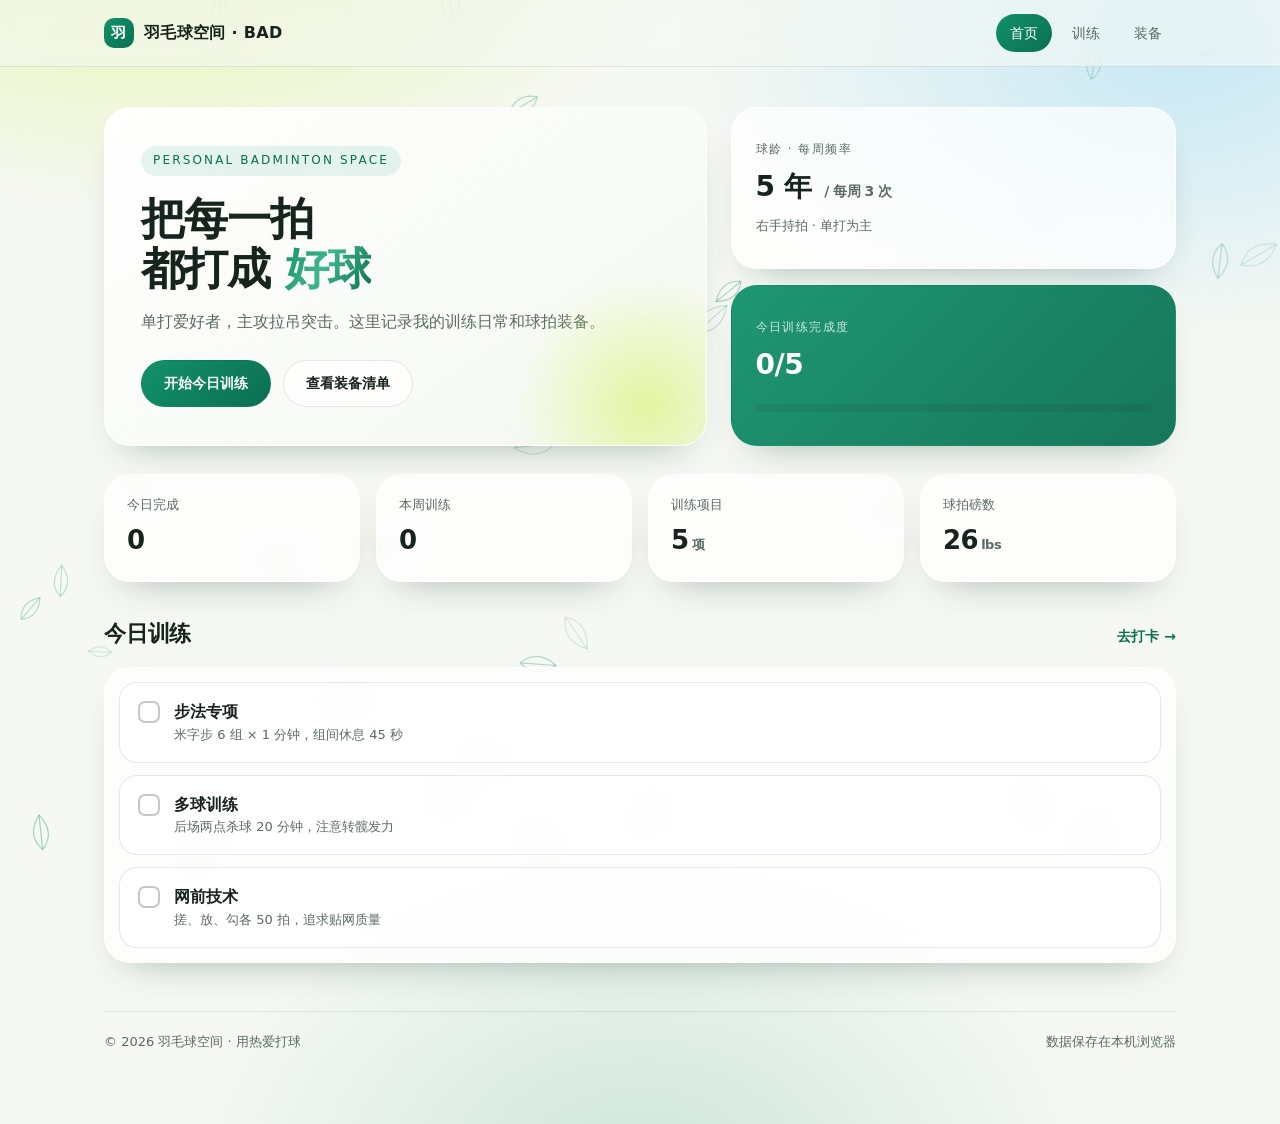
==== commit 629ef320: "init: 羽毛球空间个人训练与装备记录网站" ====
--- a/index.html
+++ b/index.html
@@ -1,313 +1,85 @@
-<!DOCTYPE html>
-<html lang="zh-CN">
-<head>
-<meta charset="UTF-8">
-<meta name="viewport" content="width=device-width, initial-scale=1.0">
-<title>Lin Chen — 前端开发者 / 博客</title>
-<link rel="preconnect" href="https://fonts.googleapis.com">
-<link rel="preconnect" href="https://fonts.gstatic.com" crossorigin>
-<link href="https://fonts.googleapis.com/css2?family=Inter:wght@300;400;500;600;700&family=JetBrains+Mono:wght@400;500&display=swap" rel="stylesheet">
-<link rel="stylesheet" href="style.css">
-<script>(function(){var t=localStorage.getItem('theme')||'dark';document.documentElement.setAttribute('data-theme',t);})();</script>
-</head>
-<body>
-
-<div class="bg-scroll">
-  <div class="bg-slide" style="background-image:url('img/背景.jpg')"></div>
-  <div class="bg-slide" style="background-image:url('img/背景 (1).jpg')"></div>
-  <div class="bg-slide" style="background-image:url('img/背景 (2).jpg')"></div>
-  <div class="bg-slide" style="background-image:url('img/背景 (3).jpg')"></div>
-  <div class="bg-slide" style="background-image:url('img/背景 (4).jpg')"></div>
-  <div class="bg-slide" style="background-image:url('img/背景 (5).jpg')"></div>
-  <div class="bg-slide" style="background-image:url('img/背景 (6).jpg')"></div>
-  <div class="bg-slide" style="background-image:url('img/背景 (7).jpg')"></div>
-</div>
-<div class="bg-overlay"></div>
-
-<!-- 导航 -->
-<nav class="nav">
-  <div class="nav-inner">
-    <a href="index.html" class="logo">
-      <span class="logo-mark"></span>
-      <span>Lin Chen</span>
-    </a>
-    <div class="nav-links">
-      <a href="about.html">关于</a>
-      <a href="posts.html">文章</a>
-      <a href="projects.html">项目</a>
-      <a href="music.html">音乐</a>
-
-    </div>
-    <div class="nav-right">
-      <button class="theme-toggle" onclick="toggleTheme()" aria-label="切换主题">
-        <svg class="moon" viewBox="0 0 24 24" fill="none" stroke="currentColor" stroke-width="2" stroke-linecap="round"><path d="M21 12.8A9 9 0 1 1 11.2 3a7 7 0 0 0 9.8 9.8z"/></svg>
-        <svg class="sun" viewBox="0 0 24 24" fill="none" stroke="currentColor" stroke-width="2" stroke-linecap="round"><circle cx="12" cy="12" r="4"/><path d="M12 2v2M12 20v2M4.9 4.9l1.4 1.4M17.7 17.7l1.4 1.4M2 12h2M20 12h2M4.9 19.1l1.4-1.4M17.7 6.3l1.4-1.4"/></svg>
-      </button>
-      <a href="about.html#contact" class="nav-cta">订阅 RSS</a>
-    </div>
-  </div>
-</nav>
-
-<main>
-
-  <!-- Hero -->
-  <section class="hero">
-    <div class="hero-deco">
-      <div class="ring r1"></div>
-      <div class="ring r2"></div>
-      <div class="ring r3"></div>
-      <div class="core"></div>
-    </div>
-
-    <img src="img/头像.jpg" alt="Lin Chen" class="avatar lg ring" style="margin-bottom: 32px;">
-    <div class="badge">
-      <span class="dot"></span>
-      <span>正在写作 · 2026</span>
-    </div>
-    <h1>用代码雕刻界面，<br>用文字记录<span class="accent">思考</span>。</h1>
-    <p class="lead">前端开发者，专注于交互体验与界面工程。这里是我记录技术探索、设计观察与工程实践的地方。相信好的产品来自对细节的偏执。</p>
-    <div class="hero-actions">
-      <a href="posts.html" class="btn-primary">
-        阅读文章
-        <svg width="14" height="14" viewBox="0 0 24 24" fill="none" stroke="currentColor" stroke-width="2"><path d="M5 12h14M13 5l7 7-7 7"/></svg>
-      </a>
-      <a href="about.html#contact" class="btn-ghost">联系我</a>
-    </div>
-  </section>
-
-  <!-- 统计 -->
-  <section class="stats reveal">
-    <div class="stat"><div class="num">48</div><div class="label">已发布文章</div></div>
-    <div class="stat"><div class="num">12k</div><div class="label">月度阅读</div></div>
-    <div class="stat"><div class="num">6</div><div class="label">开源项目</div></div>
-    <div class="stat"><div class="num">3.2k</div><div class="label">GitHub Stars</div></div>
-  </section>
-
-  <!-- 关于 -->
-  <section class="about reveal" id="about">
-    <div class="section-head">
-      <h2>关于我</h2>
-      <a href="about.html" class="meta" style="text-decoration:none;transition:color 0.2s;">更多 →</a>
-    </div>
-    <div class="about-grid">
-      <div class="about-text">
-        <p>我是 <strong>Lin Chen</strong>，一名前端开发者，过去五年在 SaaS 与开发者工具领域工作。日常用 TypeScript 构建复杂的前端系统，关注<strong>动画性能、可访问性与设计系统</strong>。</p>
-        <p>业余时间写一些关于界面工程的文章，偶尔做开源项目。喜欢研究 Linear、Vercel、Arc 这类产品背后的设计决策。</p>
-        <p>目前住在xxx。</p>
-      </div>
-      <div class="skill-groups">
-        <div class="skill-group">
-          <div class="sg-title">// 语言与框架</div>
-          <div class="skill-tags">
-            <span class="tag hot">TypeScript</span>
-            <span class="tag hot">React</span>
-            <span class="tag">Vue 3</span>
-            <span class="tag">Next.js</span>
-            <span class="tag">Svelte</span>
-            <span class="tag">Astro</span>
-          </div>
-        </div>
-        <div class="skill-group">
-          <div class="sg-title">// 样式与动效</div>
-          <div class="skill-tags">
-            <span class="tag">Tailwind CSS</span>
-            <span class="tag">CSS Modules</span>
-            <span class="tag">Framer Motion</span>
-            <span class="tag">GSAP</span>
-            <span class="tag">Lottie</span>
-          </div>
-        </div>
-        <div class="skill-group">
-          <div class="sg-title">// 工程与工具</div>
-          <div class="skill-tags">
-            <span class="tag">Vite</span>
-            <span class="tag">Turborepo</span>
-            <span class="tag">Playwright</span>
-            <span class="tag">Storybook</span>
-            <span class="tag">Figma</span>
-          </div>
-        </div>
-      </div>
-    </div>
-  </section>
-
-  <!-- 文章 -->
-  <section class="posts reveal" id="posts">
-    <div class="section-head">
-      <h2>最新文章</h2>
-      <a href="posts.html" class="meta" style="text-decoration:none;transition:color 0.2s;">查看全部 →</a>
-    </div>
-    <div class="post-list">
-      <a href="post.html" class="post">
-        <span class="date">10·06</span>
-        <div class="body">
-          <div class="title">拆解 Linear 的滚动动画：从弹簧物理到帧预算</div>
-          <div class="desc">逐帧分析 Linear 如何在 60fps 内实现丝滑的列表动画，以及如何在 React 中复刻。</div>
-        </div>
-        <span class="arrow"><svg width="16" height="16" viewBox="0 0 24 24" fill="none" stroke="currentColor" stroke-width="2"><path d="M5 12h14M13 5l7 7-7 7"/></svg></span>
-      </a>
-      <a href="post.html" class="post">
-        <span class="date">09·22</span>
-        <div class="body">
-          <div class="title">用 CSS conic-gradient 做出高级感进度环</div>
-          <div class="desc">不依赖任何库，纯 CSS 实现可交互的环形进度指示器，附设计思路拆解。</div>
-        </div>
-        <span class="arrow"><svg width="16" height="16" viewBox="0 0 24 24" fill="none" stroke="currentColor" stroke-width="2"><path d="M5 12h14M13 5l7 7-7 7"/></svg></span>
-      </a>
-      <a href="post.html" class="post">
-        <span class="date">09·08</span>
-        <div class="body">
-          <div class="title">View Transitions API 实战：给 SPA 加上原生级页面切换</div>
-          <div class="desc">浏览器原生支持的跨页面动画 API，比任何路由动画库都更轻量。兼容性与降级方案一并讲清。</div>
-        </div>
-        <span class="arrow"><svg width="16" height="16" viewBox="0 0 24 24" fill="none" stroke="currentColor" stroke-width="2"><path d="M5 12h14M13 5l7 7-7 7"/></svg></span>
-      </a>
-      <a href="post.html" class="post">
-        <span class="date">08·19</span>
-        <div class="body">
-          <div class="title">设计系统的 token 命名：一份来自实践的经验清单</div>
-          <div class="desc">命名是设计系统最难的部分。本文整理了 20 条从真实项目里沉淀出的命名约定。</div>
-        </div>
-        <span class="arrow"><svg width="16" height="16" viewBox="0 0 24 24" fill="none" stroke="currentColor" stroke-width="2"><path d="M5 12h14M13 5l7 7-7 7"/></svg></span>
-      </a>
-      <a href="post.html" class="post">
-        <span class="date">08·03</span>
-        <div class="body">
-          <div class="title">为什么我不再滥用 backdrop-filter</div>
-          <div class="desc">毛玻璃很美，但性能代价不低。一次性能复盘让我重新审视它的使用边界。</div>
-        </div>
-        <span class="arrow"><svg width="16" height="16" viewBox="0 0 24 24" fill="none" stroke="currentColor" stroke-width="2"><path d="M5 12h14M13 5l7 7-7 7"/></svg></span>
-      </a>
-      <a href="post.html" class="post">
-        <span class="date">07·21</span>
-        <div class="body">
-          <div class="title">用 Container Queries 重写响应式组件</div>
-          <div class="desc">媒体查询的时代正在过去。基于组件自身尺寸的查询让可复用组件真正独立。</div>
-        </div>
-        <span class="arrow"><svg width="16" height="16" viewBox="0 0 24 24" fill="none" stroke="currentColor" stroke-width="2"><path d="M5 12h14M13 5l7 7-7 7"/></svg></span>
-      </a>
-    </div>
-  </section>
-
-  <!-- 项目 -->
-  <section class="projects reveal" id="projects">
-    <div class="section-head">
-      <h2>精选项目</h2>
-      <a href="projects.html" class="meta" style="text-decoration:none;transition:color 0.2s;">查看全部 →</a>
-    </div>
-    <div class="project-grid">
-      <a href="project.html" class="project-card featured">
-        <div class="pc-glow" style="background: radial-gradient(ellipse 70% 60% at 30% 20%, rgba(99,102,241,0.18), transparent 60%);"></div>
-        <div class="pc-top">
-          <div class="pc-icon" style="background: linear-gradient(135deg, rgba(99,102,241,0.2), rgba(168,85,247,0.15)); border-color: rgba(99,102,241,0.3);">
-            <svg width="20" height="20" viewBox="0 0 24 24" fill="none" stroke="#A5B4FC" stroke-width="1.8"><path d="M3 12l9-9 9 9-9 9-9-9zM12 3v18"/></svg>
-          </div>
-          <span class="pc-status">Active</span>
-        </div>
-        <div class="pc-bottom">
-          <div class="pc-title">Glass UI — React 组件库</div>
-          <div class="pc-desc">一套以玻璃拟态为语言、面向 SaaS 后台的 React 组件库。38 个组件，完整 a11y 支持，Tree-shakeable，单包体积 < 20kb。</div>
-          <div class="pc-stack"><span>React</span><span>TypeScript</span><span>Radix</span><span>Tailwind</span></div>
-        </div>
-      </a>
-
-      <a href="project.html" class="project-card">
-        <div class="pc-glow" style="background: radial-gradient(ellipse 70% 60% at 70% 30%, rgba(168,85,247,0.16), transparent 60%);"></div>
-        <div class="pc-top">
-          <div class="pc-icon"><svg width="18" height="18" viewBox="0 0 24 24" fill="none" stroke="#C4B5FD" stroke-width="1.8"><circle cx="12" cy="12" r="9"/><path d="M12 3v18M3 12h18"/></svg></div>
-          <span class="pc-status">v2.1</span>
-        </div>
-        <div class="pc-bottom">
-          <div class="pc-title">Motion Canvas</div>
-          <div class="pc-desc">轻量的滚动驱动动画编排工具。</div>
-          <div class="pc-stack"><span>TS</span><span>GSAP</span></div>
-        </div>
-      </a>
-
-      <a href="project.html" class="project-card">
-        <div class="pc-glow" style="background: radial-gradient(ellipse 70% 60% at 30% 70%, rgba(34,211,238,0.14), transparent 60%);"></div>
-        <div class="pc-top">
-          <div class="pc-icon"><svg width="18" height="18" viewBox="0 0 24 24" fill="none" stroke="#67E8F9" stroke-width="1.8"><rect x="3" y="3" width="18" height="18" rx="3"/><path d="M9 9h6v6H9z"/></svg></div>
-          <span class="pc-status">Open Source</span>
-        </div>
-        <div class="pc-bottom">
-          <div class="pc-title">Token Studio</div>
-          <div class="pc-desc">设计 token 可视化管理与导出。</div>
-          <div class="pc-stack"><span>Vue 3</span><span>Vite</span></div>
-        </div>
-      </a>
-    </div>
-  </section>
-
-
-</main>
-
-<footer>
-  <div class="footer-inner">
-    <span>© 2026 Lin Chen — Crafted with care.</span>
-    <span class="mono">v1.0.0 · built with HTML/CSS</span>
-  </div>
-</footer>
-
-<script src="player.js"></script>
-<script>
-  // 背景动画跨页面延续
-  (function() {
-    var D = 48000, slides = document.querySelectorAll('.bg-slide');
-    if (!slides.length) return;
-    var start = parseFloat(localStorage.getItem('bgAnimStart'));
-    var now = Date.now();
-    if (!start || isNaN(start)) { start = now; localStorage.setItem('bgAnimStart', String(start)); }
-    var off = ((now - start) % D) / 1000;
-    var base = [0, -6, -12, -18, -24, -30, -36, -42];
-    slides.forEach(function(s, i) { s.style.animationDelay = (base[i] - off) + 's'; });
-  })();
-
-  // 滚动渐入
-  const io = new IntersectionObserver((entries) => {
-    entries.forEach(e => {
-      if (e.isIntersecting) {
-        e.target.classList.add('in');
-        io.unobserve(e.target);
-      }
-    });
-  }, { threshold: 0.12, rootMargin: '0px 0px -60px 0px' });
-
-  document.querySelectorAll('.reveal').forEach(el => io.observe(el));
-
-  // 导航高亮
-  const sections = document.querySelectorAll('section[id]');
-  const navItems = document.querySelectorAll('.nav-links a');
-  const navObserver = new IntersectionObserver((entries) => {
-    entries.forEach(e => {
-      if (e.isIntersecting) {
-        const id = e.target.id;
-        navItems.forEach(a => {
-          a.classList.toggle('active', a.getAttribute('href') === '#' + id);
-        });
-      }
-    });
-  }, { rootMargin: '-40% 0px -55% 0px' });
-  sections.forEach(s => navObserver.observe(s));
-
-  // 导航栏滚动加深（仅在越过阈值时切换 class）
-  let down = false;
-  window.addEventListener('scroll', () => {
-    const next = window.scrollY > 20;
-    if (next !== down) {
-      down = next;
-      document.body.classList.toggle('scrolled', down);
-    }
-  }, { passive: true });
-
-  // 主题切换
-  function toggleTheme() {
-    const cur = document.documentElement.getAttribute('data-theme');
-    const next = cur === 'light' ? 'dark' : 'light';
-    document.documentElement.setAttribute('data-theme', next);
-    localStorage.setItem('theme', next);
-  }
-</script>
-
-</body>
+<!DOCTYPE html>
+<html lang="zh-CN">
+<head>
+  <meta charset="UTF-8" />
+  <meta name="viewport" content="width=device-width, initial-scale=1.0" />
+  <title>个人羽毛球空间</title>
+  <link rel="stylesheet" href="assets/css/style.css" />
+</head>
+<body data-page="index">
+  <canvas id="bg-canvas"></canvas>
+
+  <header class="nav">
+    <div class="nav-inner">
+      <a class="brand" href="index.html"><span class="dot">羽</span>羽毛球空间 · BAD</a>
+      <nav class="nav-links">
+        <a href="index.html">首页</a>
+        <a href="training.html">训练</a>
+        <a href="gear.html">装备</a>
+      </nav>
+    </div>
+  </header>
+
+  <main class="page">
+    <section class="hero">
+      <div class="card hero-main">
+        <span class="eyebrow">Personal Badminton Space</span>
+        <h1>把每一拍<br />都打成 <span class="accent">好球</span></h1>
+        <p class="lead">单打爱好者，主攻拉吊突击。这里记录我的训练日常和球拍装备。</p>
+        <div class="btn-row">
+          <a class="btn btn-primary" href="training.html">开始今日训练</a>
+          <a class="btn btn-ghost" href="gear.html">查看装备清单</a>
+        </div>
+      </div>
+
+      <aside class="hero-side">
+        <div class="card mini">
+          <span class="label">球龄 · 每周频率</span>
+          <div class="value">5 年 <small>/ 每周 3 次</small></div>
+          <span class="hint">右手持拍 · 单打为主</span>
+        </div>
+        <div class="card mini accent">
+          <span class="label">今日训练完成度</span>
+          <div class="value" id="home-plan-progress">0/5</div>
+          <div class="bar"><i id="home-plan-bar" style="width:0%"></i></div>
+        </div>
+      </aside>
+    </section>
+
+    <div class="grid-4">
+      <div class="card stat">
+        <div class="k">今日完成</div>
+        <div class="v" id="stat-done">0<span>项</span></div>
+      </div>
+      <div class="card stat">
+        <div class="k">本周训练</div>
+        <div class="v" id="stat-week">0<span>天</span></div>
+      </div>
+      <div class="card stat">
+        <div class="k">训练项目</div>
+        <div class="v">5<span>项</span></div>
+      </div>
+      <div class="card stat">
+        <div class="k">球拍磅数</div>
+        <div class="v">26<span>lbs</span></div>
+      </div>
+    </div>
+
+    <div class="section-head">
+      <h2>今日训练</h2>
+      <a class="link" href="training.html">去打卡 →</a>
+    </div>
+    <div class="card" style="overflow:hidden">
+      <div class="plan-list" id="home-plan-list" style="padding:14px"></div>
+    </div>
+
+    <footer>
+      <span>© 2026 羽毛球空间 · 用热爱打球</span>
+      <span>数据保存在本机浏览器</span>
+    </footer>
+  </main>
+
+  <script src="assets/js/store.js"></script>
+  <script src="assets/js/main.js"></script>
+</body>
 </html>
--- a/assets/css/style.css
+++ b/assets/css/style.css
@@ -0,0 +1,404 @@
+:root {
+  --bg: #f6f8f3;
+  --surface: rgba(255, 255, 255, 0.72);
+  --ink: #17231d;
+  --ink-soft: #5a6b62;
+  --line: rgba(23, 35, 29, 0.1);
+  --brand: #12916b;
+  --brand-deep: #0b6f52;
+  --lime: #d8f26b;
+  --sky: #9ad9f7;
+  --coral: #ff8b6b;
+  --radius: 18px;
+  --radius-lg: 26px;
+  --shadow: 0 18px 40px -24px rgba(18, 63, 46, 0.45);
+  --shadow-lg: 0 30px 70px -30px rgba(18, 63, 46, 0.55);
+  --font: "PingFang SC", "HarmonyOS Sans SC", "Microsoft YaHei", system-ui, sans-serif;
+}
+
+* { box-sizing: border-box; }
+
+html { scroll-behavior: smooth; }
+
+body {
+  margin: 0;
+  font-family: var(--font);
+  color: var(--ink);
+  background:
+    radial-gradient(900px 500px at 12% -8%, rgba(216, 242, 107, 0.55), transparent 60%),
+    radial-gradient(800px 480px at 92% 4%, rgba(154, 217, 247, 0.5), transparent 62%),
+    radial-gradient(700px 500px at 50% 105%, rgba(18, 145, 107, 0.18), transparent 65%),
+    var(--bg);
+  min-height: 100vh;
+  line-height: 1.6;
+  -webkit-font-smoothing: antialiased;
+}
+
+a { color: inherit; text-decoration: none; }
+
+#bg-canvas {
+  position: fixed;
+  inset: 0;
+  width: 100%;
+  height: 100%;
+  pointer-events: none;
+  z-index: 0;
+  opacity: 0.85;
+}
+
+.page {
+  position: relative;
+  z-index: 1;
+  max-width: 1120px;
+  margin: 0 auto;
+  padding: 0 24px 72px;
+}
+
+/* ---------- 导航 ---------- */
+.nav {
+  position: sticky;
+  top: 0;
+  z-index: 20;
+  backdrop-filter: blur(18px);
+  -webkit-backdrop-filter: blur(18px);
+  background: rgba(246, 248, 243, 0.6);
+  border-bottom: 1px solid var(--line);
+  margin-bottom: 40px;
+}
+
+.nav-inner {
+  max-width: 1120px;
+  margin: 0 auto;
+  padding: 14px 24px;
+  display: flex;
+  align-items: center;
+  justify-content: space-between;
+  gap: 16px;
+}
+
+.brand {
+  display: flex;
+  align-items: center;
+  gap: 10px;
+  font-weight: 800;
+  letter-spacing: 0.02em;
+}
+
+.brand .dot {
+  width: 30px;
+  height: 30px;
+  border-radius: 10px;
+  display: grid;
+  place-items: center;
+  background: linear-gradient(135deg, var(--brand), var(--brand-deep));
+  color: #fff;
+  font-size: 15px;
+  box-shadow: var(--shadow);
+}
+
+.nav-links {
+  display: flex;
+  gap: 6px;
+  flex-wrap: wrap;
+}
+
+.nav-links a {
+  padding: 8px 14px;
+  border-radius: 999px;
+  font-size: 14px;
+  color: var(--ink-soft);
+  transition: background .25s ease, color .25s ease, transform .25s ease;
+}
+
+.nav-links a:hover { background: rgba(18, 145, 107, 0.1); color: var(--brand-deep); transform: translateY(-1px); }
+
+.nav-links a.active {
+  background: linear-gradient(135deg, var(--brand), var(--brand-deep));
+  color: #fff;
+  box-shadow: var(--shadow);
+}
+
+/* ---------- 通用 ---------- */
+.hero {
+  display: grid;
+  grid-template-columns: 1.15fr 0.85fr;
+  gap: 24px;
+  align-items: stretch;
+  margin-bottom: 28px;
+}
+
+.card {
+  background: var(--surface);
+  border: 1px solid rgba(255, 255, 255, 0.75);
+  border-radius: var(--radius-lg);
+  box-shadow: var(--shadow);
+  backdrop-filter: blur(14px);
+  -webkit-backdrop-filter: blur(14px);
+}
+
+.hero-main {
+  padding: 38px 36px;
+  position: relative;
+  overflow: hidden;
+  background:
+    linear-gradient(145deg, rgba(255,255,255,0.9), rgba(238,244,234,0.66)),
+    var(--surface);
+}
+
+.hero-main::after {
+  content: "";
+  position: absolute;
+  right: -70px;
+  bottom: -90px;
+  width: 260px;
+  height: 260px;
+  border-radius: 50%;
+  background: radial-gradient(circle, rgba(216,242,107,0.6), transparent 70%);
+}
+
+.eyebrow {
+  display: inline-flex;
+  align-items: center;
+  gap: 8px;
+  font-size: 12px;
+  letter-spacing: 0.18em;
+  text-transform: uppercase;
+  color: var(--brand-deep);
+  background: rgba(18, 145, 107, 0.1);
+  border-radius: 999px;
+  padding: 5px 12px;
+  margin-bottom: 18px;
+}
+
+h1 { font-size: 44px; line-height: 1.15; margin: 0 0 14px; letter-spacing: -0.02em; }
+h1 .accent {
+  background: linear-gradient(120deg, var(--brand), #3fb68b 45%, var(--brand-deep));
+  -webkit-background-clip: text;
+  background-clip: text;
+  color: transparent;
+}
+
+.lead { color: var(--ink-soft); font-size: 16px; margin: 0 0 26px; max-width: 46ch; }
+
+.btn-row { display: flex; gap: 12px; flex-wrap: wrap; position: relative; z-index: 1; }
+
+.btn {
+  display: inline-flex;
+  align-items: center;
+  gap: 8px;
+  padding: 11px 22px;
+  border-radius: 999px;
+  font-size: 14px;
+  font-weight: 700;
+  border: 1px solid transparent;
+  cursor: pointer;
+  transition: transform .2s ease, box-shadow .2s ease, background .2s ease;
+  font-family: inherit;
+}
+
+.btn-primary {
+  background: linear-gradient(135deg, var(--brand), var(--brand-deep));
+  color: #fff;
+  box-shadow: var(--shadow);
+}
+
+.btn-primary:hover { transform: translateY(-2px); box-shadow: var(--shadow-lg); }
+
+.btn-ghost {
+  background: rgba(255, 255, 255, 0.7);
+  border-color: var(--line);
+  color: var(--ink);
+}
+
+.btn-ghost:hover { transform: translateY(-2px); background: #fff; }
+
+.hero-side { display: grid; gap: 16px; grid-template-rows: 1fr 1fr; }
+
+.mini {
+  padding: 22px 24px;
+  display: flex;
+  flex-direction: column;
+  justify-content: center;
+  gap: 6px;
+  position: relative;
+  overflow: hidden;
+}
+
+.mini .label { font-size: 12px; letter-spacing: 0.12em; color: var(--ink-soft); text-transform: uppercase; }
+.mini .value { font-size: 28px; font-weight: 800; letter-spacing: -0.02em; }
+.mini .value small { font-size: 14px; font-weight: 600; color: var(--ink-soft); margin-left: 4px; }
+.mini .hint { font-size: 13px; color: var(--ink-soft); }
+
+.mini.accent {
+  background: linear-gradient(135deg, rgba(18,145,107,0.95), rgba(11,111,82,0.95));
+  color: #fff;
+  border-color: transparent;
+}
+.mini.accent .label, .mini.accent .hint { color: rgba(255,255,255,0.78); }
+.mini.accent .value small { color: rgba(255,255,255,0.8); }
+
+.section-head { display: flex; align-items: baseline; justify-content: space-between; gap: 16px; margin: 34px 0 16px; }
+.section-head h2 { font-size: 22px; margin: 0; letter-spacing: -0.01em; }
+.section-head .link { font-size: 14px; color: var(--brand-deep); font-weight: 700; }
+.section-head .link:hover { text-decoration: underline; }
+
+.grid-4 { display: grid; grid-template-columns: repeat(4, 1fr); gap: 16px; }
+.grid-3 { display: grid; grid-template-columns: repeat(3, 1fr); gap: 16px; }
+.grid-2 { display: grid; grid-template-columns: repeat(2, 1fr); gap: 16px; }
+
+.stat {
+  padding: 20px 22px;
+  transition: transform .25s ease, box-shadow .25s ease;
+}
+.stat:hover { transform: translateY(-3px); box-shadow: var(--shadow-lg); }
+.stat .k { font-size: 13px; color: var(--ink-soft); }
+.stat .v { font-size: 26px; font-weight: 800; margin-top: 4px; letter-spacing: -0.02em; }
+.stat .v span { font-size: 13px; font-weight: 600; color: var(--ink-soft); margin-left: 3px; }
+
+.bar { height: 8px; border-radius: 999px; background: rgba(23,35,29,0.08); overflow: hidden; margin-top: 10px; }
+.bar > i {
+  display: block;
+  height: 100%;
+  border-radius: inherit;
+  background: linear-gradient(90deg, var(--brand), #4cc79a, var(--lime));
+  transition: width .6s cubic-bezier(.2,.8,.2,1);
+}
+
+.tag {
+  display: inline-block;
+  font-size: 12px;
+  padding: 3px 10px;
+  border-radius: 999px;
+  background: rgba(18,145,107,0.1);
+  color: var(--brand-deep);
+  font-weight: 700;
+}
+.tag.win { background: rgba(18,145,107,0.14); color: var(--brand-deep); }
+.tag.lose { background: rgba(255,139,107,0.16); color: #b8452b; }
+
+.table { width: 100%; border-collapse: collapse; font-size: 14px; }
+.table th, .table td { text-align: left; padding: 12px 10px; border-bottom: 1px solid var(--line); }
+.table th { font-size: 12px; letter-spacing: 0.1em; color: var(--ink-soft); text-transform: uppercase; font-weight: 700; }
+.table tbody tr:last-child td { border-bottom: none; }
+
+.empty { padding: 28px; text-align: center; color: var(--ink-soft); font-size: 14px; }
+
+/* ---------- 训练 ---------- */
+.day-grid { display: grid; grid-template-columns: repeat(7, 1fr); gap: 10px; margin-bottom: 18px; }
+.day {
+  padding: 14px 10px;
+  text-align: center;
+  border-radius: 16px;
+  border: 1px solid var(--line);
+  background: rgba(255,255,255,0.66);
+  cursor: pointer;
+  transition: transform .2s ease, background .25s ease, border-color .25s ease;
+  user-select: none;
+}
+.day:hover { transform: translateY(-3px); }
+.day .d { font-size: 12px; color: var(--ink-soft); }
+.day .s { font-size: 20px; font-weight: 800; margin-top: 4px; }
+.day.done { background: linear-gradient(145deg, rgba(18,145,107,0.95), rgba(11,111,82,0.95)); color: #fff; border-color: transparent; box-shadow: var(--shadow); }
+.day.done .d { color: rgba(255,255,255,0.8); }
+
+.plan-list { display: grid; gap: 12px; }
+.plan-item {
+  display: flex; align-items: flex-start; gap: 14px;
+  padding: 16px 18px;
+  border: 1px solid var(--line);
+  border-radius: var(--radius);
+  background: rgba(255,255,255,0.6);
+  cursor: pointer;
+  transition: background .25s ease, border-color .25s ease;
+}
+.plan-item:hover { background: #fff; border-color: rgba(18,145,107,0.3); }
+.plan-item.done { background: rgba(216,242,107,0.22); border-color: rgba(18,145,107,0.3); }
+.check {
+  flex: none; width: 22px; height: 22px; margin-top: 2px;
+  border-radius: 7px; border: 2px solid rgba(23,35,29,0.25);
+  display: grid; place-items: center; font-size: 13px; color: #fff;
+}
+.plan-item.done .check { background: linear-gradient(135deg, var(--brand), var(--brand-deep)); border-color: transparent; }
+.plan-item .t { font-weight: 700; }
+.plan-item .m { font-size: 13px; color: var(--ink-soft); }
+
+/* ---------- 装备 ---------- */
+.gear-card { padding: 22px; display: flex; flex-direction: column; gap: 10px; }
+.gear-card .head { display: flex; align-items: center; justify-content: space-between; }
+.gear-card .name { font-weight: 800; font-size: 18px; }
+.gear-card .spec { display: flex; gap: 8px; flex-wrap: wrap; }
+.gear-card .spec span { font-size: 12px; padding: 3px 9px; border-radius: 8px; background: rgba(23,35,29,0.06); color: var(--ink-soft); }
+.gear-card p { margin: 0; font-size: 13px; color: var(--ink-soft); }
+.emoji-badge {
+  width: 44px; height: 44px; border-radius: 14px; display: grid; place-items: center;
+  font-size: 22px; background: linear-gradient(135deg, rgba(216,242,107,0.5), rgba(154,217,247,0.5));
+}
+
+/* ---------- 对话框 ---------- */
+dialog.modal {
+  border: none;
+  padding: 0;
+  border-radius: var(--radius-lg);
+  width: min(520px, calc(100vw - 32px));
+  background: linear-gradient(160deg, #fff, #f2f7ef);
+  color: var(--ink);
+  box-shadow: var(--shadow-lg);
+}
+dialog.modal::backdrop {
+  background: rgba(18, 40, 30, 0.32);
+  backdrop-filter: blur(4px);
+}
+.modal-body { padding: 26px 28px 28px; }
+.modal-head { display: flex; align-items: center; justify-content: space-between; margin-bottom: 18px; }
+.modal-head h3 { margin: 0; font-size: 20px; }
+.icon-btn {
+  border: none; background: rgba(23,35,29,0.06); color: var(--ink-soft);
+  width: 32px; height: 32px; border-radius: 10px; cursor: pointer; font-size: 16px; font-family: inherit;
+}
+.icon-btn:hover { background: rgba(23,35,29,0.12); }
+
+.field { display: grid; gap: 6px; margin-bottom: 14px; }
+.field label { font-size: 13px; font-weight: 700; color: var(--ink-soft); }
+.field input, .field select, .field textarea {
+  font-family: inherit; font-size: 14px; color: var(--ink);
+  padding: 10px 12px; border-radius: 12px;
+  border: 1px solid var(--line); background: rgba(255,255,255,0.9);
+  outline: none; transition: border-color .2s ease, box-shadow .2s ease;
+}
+.field input:focus, .field select:focus, .field textarea:focus {
+  border-color: var(--brand);
+  box-shadow: 0 0 0 3px rgba(18,145,107,0.14);
+}
+.form-row { display: grid; grid-template-columns: 1fr 1fr; gap: 12px; }
+.modal-actions { display: flex; justify-content: flex-end; gap: 10px; margin-top: 6px; }
+
+/* ---------- 提示 ---------- */
+#toast {
+  position: fixed; left: 50%; bottom: 28px; transform: translateX(-50%) translateY(20px);
+  background: rgba(18, 35, 29, 0.92); color: #fff;
+  padding: 10px 20px; border-radius: 999px; font-size: 14px;
+  opacity: 0; pointer-events: none; transition: opacity .3s ease, transform .3s ease; z-index: 50;
+}
+#toast.show { opacity: 1; transform: translateX(-50%) translateY(0); }
+
+footer { margin-top: 48px; padding-top: 20px; border-top: 1px solid var(--line); font-size: 13px; color: var(--ink-soft); display: flex; justify-content: space-between; gap: 12px; flex-wrap: wrap; }
+
+/* ---------- 响应式 ---------- */
+@media (max-width: 900px) {
+  .hero { grid-template-columns: 1fr; }
+  .hero-side { grid-template-columns: 1fr 1fr; grid-template-rows: auto; }
+  .grid-4 { grid-template-columns: repeat(2, 1fr); }
+  .grid-3 { grid-template-columns: repeat(2, 1fr); }
+  .day-grid { grid-template-columns: repeat(4, 1fr); }
+  h1 { font-size: 34px; }
+}
+
+@media (max-width: 600px) {
+  .page { padding: 0 16px 56px; }
+  .nav-inner { padding: 12px 16px; }
+  .nav-links a { padding: 6px 10px; font-size: 13px; }
+  .hero-main { padding: 26px 22px; }
+  .hero-side, .grid-4, .grid-3, .grid-2, .form-row { grid-template-columns: 1fr; }
+  .day-grid { grid-template-columns: repeat(4, 1fr); }
+  h1 { font-size: 28px; }
+}
